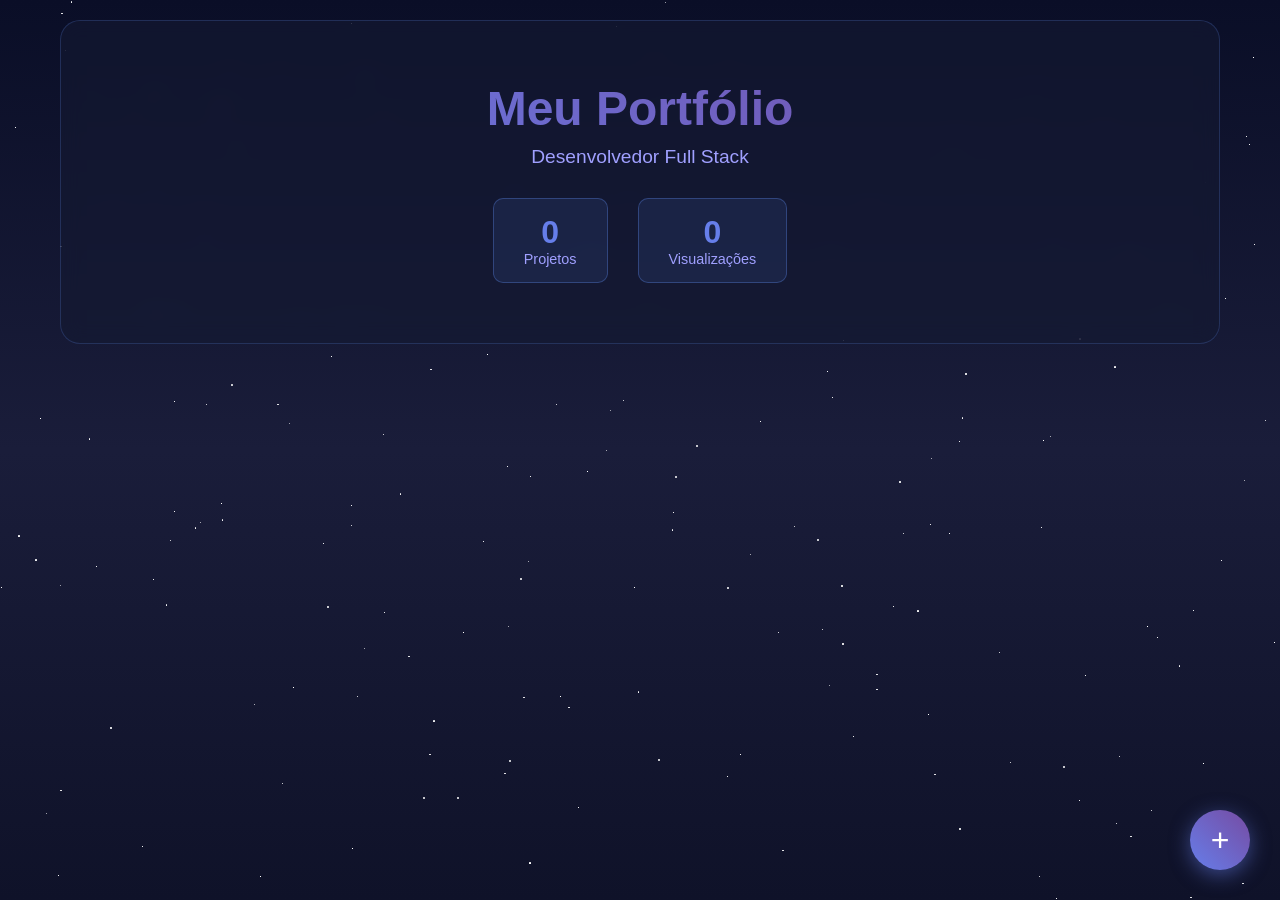
==== Portifolio/index.html @ f378dfe7 "Adicionado o espaco Docker e Portifolio" ====
<!DOCTYPE html>
<html lang="pt-BR">
<head>
    <meta charset="UTF-8">
    <meta name="viewport" content="width=device-width, initial-scale=1.0">
    <title>Meu Portfólio</title>
    <style>
        * {
            margin: 0;
            padding: 0;
            box-sizing: border-box;
        }

        body {
            font-family: 'Segoe UI', Tahoma, Geneva, Verdana, sans-serif;
            background: linear-gradient(to bottom, #0a0e27 0%, #1a1d3a 50%, #0f1229 100%);
            color: #e0e0e0;
            min-height: 100vh;
            position: relative;
            overflow-x: hidden;
        }

        #stars {
            position: fixed;
            top: 0;
            left: 0;
            width: 100%;
            height: 100%;
            pointer-events: none;
            z-index: 0;
        }

        .star {
            position: absolute;
            background: white;
            border-radius: 50%;
            animation: twinkle 3s infinite;
        }

        @keyframes twinkle {
            0%, 100% { opacity: 0.3; }
            50% { opacity: 1; }
        }

        .container {
            max-width: 1200px;
            margin: 0 auto;
            padding: 20px;
            position: relative;
            z-index: 1;
        }

        header {
            text-align: center;
            padding: 60px 20px;
            background: rgba(20, 25, 50, 0.6);
            border-radius: 20px;
            margin-bottom: 40px;
            backdrop-filter: blur(10px);
            border: 1px solid rgba(100, 150, 255, 0.2);
        }

        h1 {
            font-size: 3em;
            background: linear-gradient(45deg, #667eea 0%, #764ba2 100%);
            -webkit-background-clip: text;
            -webkit-text-fill-color: transparent;
            margin-bottom: 10px;
        }

        .subtitle {
            font-size: 1.2em;
            color: #a0a0ff;
        }

        .stats {
            display: flex;
            justify-content: center;
            gap: 30px;
            margin-top: 30px;
            flex-wrap: wrap;
        }

        .stat-item {
            background: rgba(100, 150, 255, 0.1);
            padding: 15px 30px;
            border-radius: 10px;
            border: 1px solid rgba(100, 150, 255, 0.3);
        }

        .stat-number {
            font-size: 2em;
            font-weight: bold;
            color: #667eea;
        }

        .stat-label {
            font-size: 0.9em;
            color: #a0a0ff;
        }

        .projects-grid {
            display: grid;
            grid-template-columns: repeat(auto-fill, minmax(350px, 1fr));
            gap: 30px;
            padding: 20px 0;
        }

        .project-card {
            background: rgba(20, 25, 50, 0.8);
            border-radius: 15px;
            overflow: hidden;
            border: 1px solid rgba(100, 150, 255, 0.3);
            transition: transform 0.3s, box-shadow 0.3s;
            cursor: pointer;
        }

        .project-card:hover {
            transform: translateY(-10px);
            box-shadow: 0 10px 30px rgba(102, 126, 234, 0.3);
        }

        .project-image {
            width: 100%;
            height: 200px;
            object-fit: cover;
            background: linear-gradient(135deg, #667eea 0%, #764ba2 100%);
            display: flex;
            align-items: center;
            justify-content: center;
            color: white;
            font-size: 1.2em;
        }

        .project-image img {
            width: 100%;
            height: 100%;
            object-fit: cover;
        }

        .project-content {
            padding: 20px;
        }

        .project-title {
            font-size: 1.5em;
            color: #667eea;
            margin-bottom: 10px;
        }

        .project-description {
            color: #b0b0b0;
            line-height: 1.6;
            margin-bottom: 15px;
        }

        .project-footer {
            display: flex;
            justify-content: space-between;
            align-items: center;
            margin-top: 15px;
            padding-top: 15px;
            border-top: 1px solid rgba(100, 150, 255, 0.2);
        }

        .views {
            display: flex;
            align-items: center;
            gap: 5px;
            color: #a0a0ff;
            font-size: 0.9em;
        }

        .github-link {
            background: linear-gradient(45deg, #667eea 0%, #764ba2 100%);
            color: white;
            padding: 10px 20px;
            border-radius: 8px;
            text-decoration: none;
            transition: opacity 0.3s;
            font-weight: 500;
        }

        .github-link:hover {
            opacity: 0.8;
        }

        .add-project-btn {
            position: fixed;
            bottom: 30px;
            right: 30px;
            width: 60px;
            height: 60px;
            background: linear-gradient(45deg, #667eea 0%, #764ba2 100%);
            border: none;
            border-radius: 50%;
            color: white;
            font-size: 2em;
            cursor: pointer;
            box-shadow: 0 5px 20px rgba(102, 126, 234, 0.5);
            transition: transform 0.3s;
            z-index: 1000;
        }

        .add-project-btn:hover {
            transform: scale(1.1);
        }

        .modal {
            display: none;
            position: fixed;
            top: 0;
            left: 0;
            width: 100%;
            height: 100%;
            background: rgba(0, 0, 0, 0.8);
            z-index: 2000;
            justify-content: center;
            align-items: center;
        }

        .modal-content {
            background: rgba(20, 25, 50, 0.95);
            padding: 30px;
            border-radius: 15px;
            width: 90%;
            max-width: 500px;
            border: 1px solid rgba(100, 150, 255, 0.3);
        }

        .modal-content h2 {
            color: #667eea;
            margin-bottom: 20px;
        }

        .form-group {
            margin-bottom: 15px;
        }

        .form-group label {
            display: block;
            margin-bottom: 5px;
            color: #a0a0ff;
        }

        .form-group input,
        .form-group textarea {
            width: 100%;
            padding: 10px;
            background: rgba(10, 14, 39, 0.6);
            border: 1px solid rgba(100, 150, 255, 0.3);
            border-radius: 8px;
            color: #e0e0e0;
            font-family: inherit;
        }

        .form-group textarea {
            resize: vertical;
            min-height: 80px;
        }

        .modal-buttons {
            display: flex;
            gap: 10px;
            margin-top: 20px;
        }

        .btn {
            flex: 1;
            padding: 12px;
            border: none;
            border-radius: 8px;
            cursor: pointer;
            font-weight: 500;
            transition: opacity 0.3s;
        }

        .btn-primary {
            background: linear-gradient(45deg, #667eea 0%, #764ba2 100%);
            color: white;
        }

        .btn-secondary {
            background: rgba(100, 100, 100, 0.5);
            color: white;
        }

        .btn:hover {
            opacity: 0.8;
        }

        @media (max-width: 768px) {
            h1 {
                font-size: 2em;
            }
            
            .projects-grid {
                grid-template-columns: 1fr;
            }
        }
    </style>
</head>
<body>
    <div id="stars"></div>

    <div class="container">
        <header>
            <h1>Meu Portfólio</h1>
            <p class="subtitle">Desenvolvedor Full Stack</p>
            <div class="stats">
                <div class="stat-item">
                    <div class="stat-number" id="totalProjects">0</div>
                    <div class="stat-label">Projetos</div>
                </div>
                <div class="stat-item">
                    <div class="stat-number" id="totalViews">0</div>
                    <div class="stat-label">Visualizações</div>
                </div>
            </div>
        </header>

        <div class="projects-grid" id="projectsGrid">
            <!-- Projetos serão inseridos aqui -->
        </div>
    </div>

    <button class="add-project-btn" onclick="openModal()">+</button>

    <div class="modal" id="projectModal">
        <div class="modal-content">
            <h2>Adicionar Novo Projeto</h2>
            <form id="projectForm">
                <div class="form-group">
                    <label>Título do Projeto</label>
                    <input type="text" id="projectTitle" required>
                </div>
                <div class="form-group">
                    <label>Descrição</label>
                    <textarea id="projectDescription" required></textarea>
                </div>
                <div class="form-group">
                    <label>URL da Imagem</label>
                    <input type="url" id="projectImage" placeholder="https://exemplo.com/imagem.jpg">
                </div>
                <div class="form-group">
                    <label>Link do GitHub</label>
                    <input type="url" id="projectGithub" required placeholder="https://github.com/usuario/projeto">
                </div>
                <div class="modal-buttons">
                    <button type="button" class="btn btn-secondary" onclick="closeModal()">Cancelar</button>
                    <button type="submit" class="btn btn-primary">Adicionar</button>
                </div>
            </form>
        </div>
    </div>

    <script>
        // Criar estrelas
        function createStars() {
            const starsContainer = document.getElementById('stars');
            for (let i = 0; i < 200; i++) {
                const star = document.createElement('div');
                star.className = 'star';
                star.style.left = Math.random() * 100 + '%';
                star.style.top = Math.random() * 100 + '%';
                star.style.width = Math.random() * 2 + 'px';
                star.style.height = star.style.width;
                star.style.animationDelay = Math.random() * 3 + 's';
                starsContainer.appendChild(star);
            }
        }

        // Gerenciamento de projetos
        let projects = JSON.parse(localStorage.getItem('projects')) || [];

        function saveProjects() {
            localStorage.setItem('projects', JSON.stringify(projects));
        }

        function renderProjects() {
            const grid = document.getElementById('projectsGrid');
            grid.innerHTML = '';
            
            let totalViews = 0;
            
            projects.forEach((project, index) => {
                totalViews += project.views || 0;
                
                const card = document.createElement('div');
                card.className = 'project-card';
                card.onclick = () => incrementViews(index);
                
                card.innerHTML = `
                    <div class="project-image">
                        ${project.image ? `<img src="${project.image}" alt="${project.title}">` : project.title}
                    </div>
                    <div class="project-content">
                        <h3 class="project-title">${project.title}</h3>
                        <p class="project-description">${project.description}</p>
                        <div class="project-footer">
                            <div class="views">
                                <span>👁️</span>
                                <span>${project.views || 0} visualizações</span>
                            </div>
                            <a href="${project.github}" target="_blank" class="github-link" onclick="event.stopPropagation()">GitHub</a>
                        </div>
                    </div>
                `;
                
                grid.appendChild(card);
            });
            
            document.getElementById('totalProjects').textContent = projects.length;
            document.getElementById('totalViews').textContent = totalViews;
        }

        function incrementViews(index) {
            projects[index].views = (projects[index].views || 0) + 1;
            saveProjects();
            renderProjects();
        }

        function openModal() {
            document.getElementById('projectModal').style.display = 'flex';
        }

        function closeModal() {
            document.getElementById('projectModal').style.display = 'none';
            document.getElementById('projectForm').reset();
        }

        document.getElementById('projectForm').onsubmit = function(e) {
            e.preventDefault();
            
            const newProject = {
                title: document.getElementById('projectTitle').value,
                description: document.getElementById('projectDescription').value,
                image: document.getElementById('projectImage').value,
                github: document.getElementById('projectGithub').value,
                views: 0
            };
            
            projects.push(newProject);
            saveProjects();
            renderProjects();
            closeModal();
        };

        // Inicializar
        createStars();
        renderProjects();

        // Fechar modal ao clicar fora
        window.onclick = function(event) {
            const modal = document.getElementById('projectModal');
            if (event.target === modal) {
                closeModal();
            }
        };
    </script>
</body>
</html>
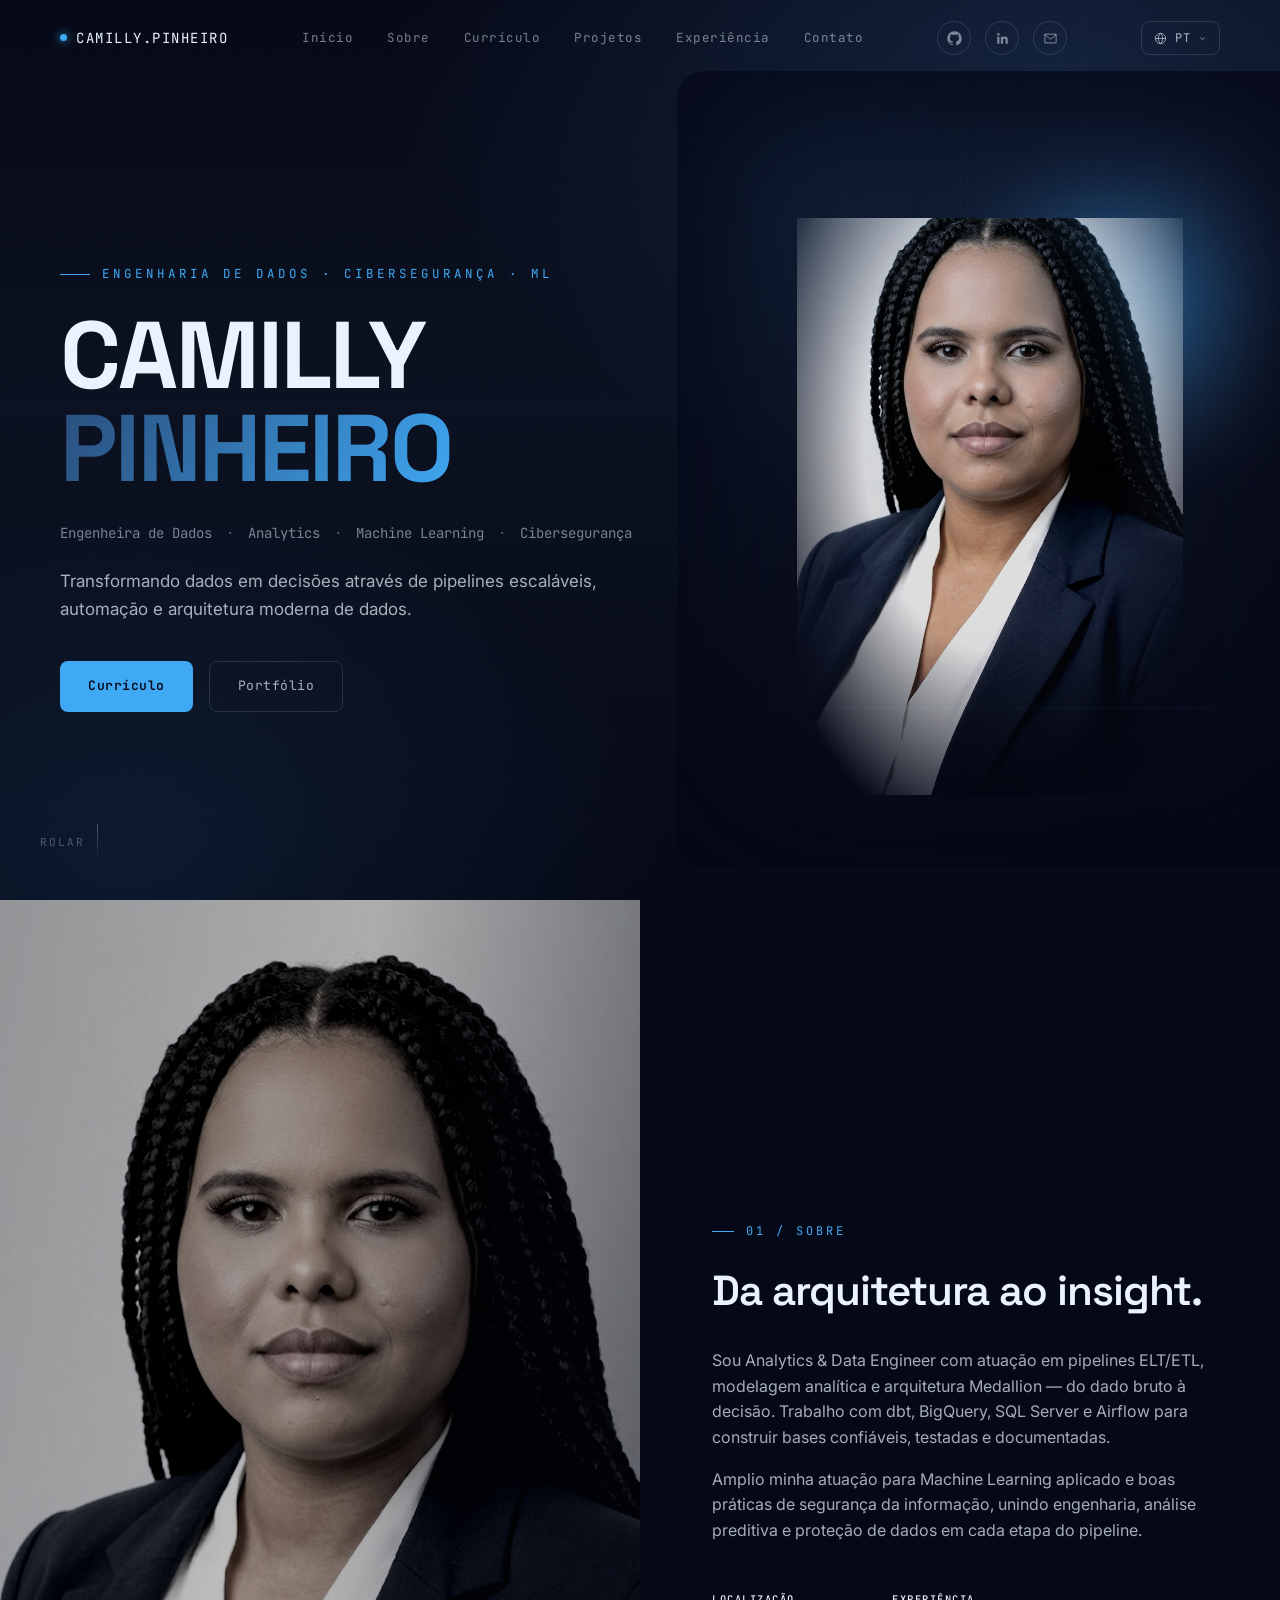
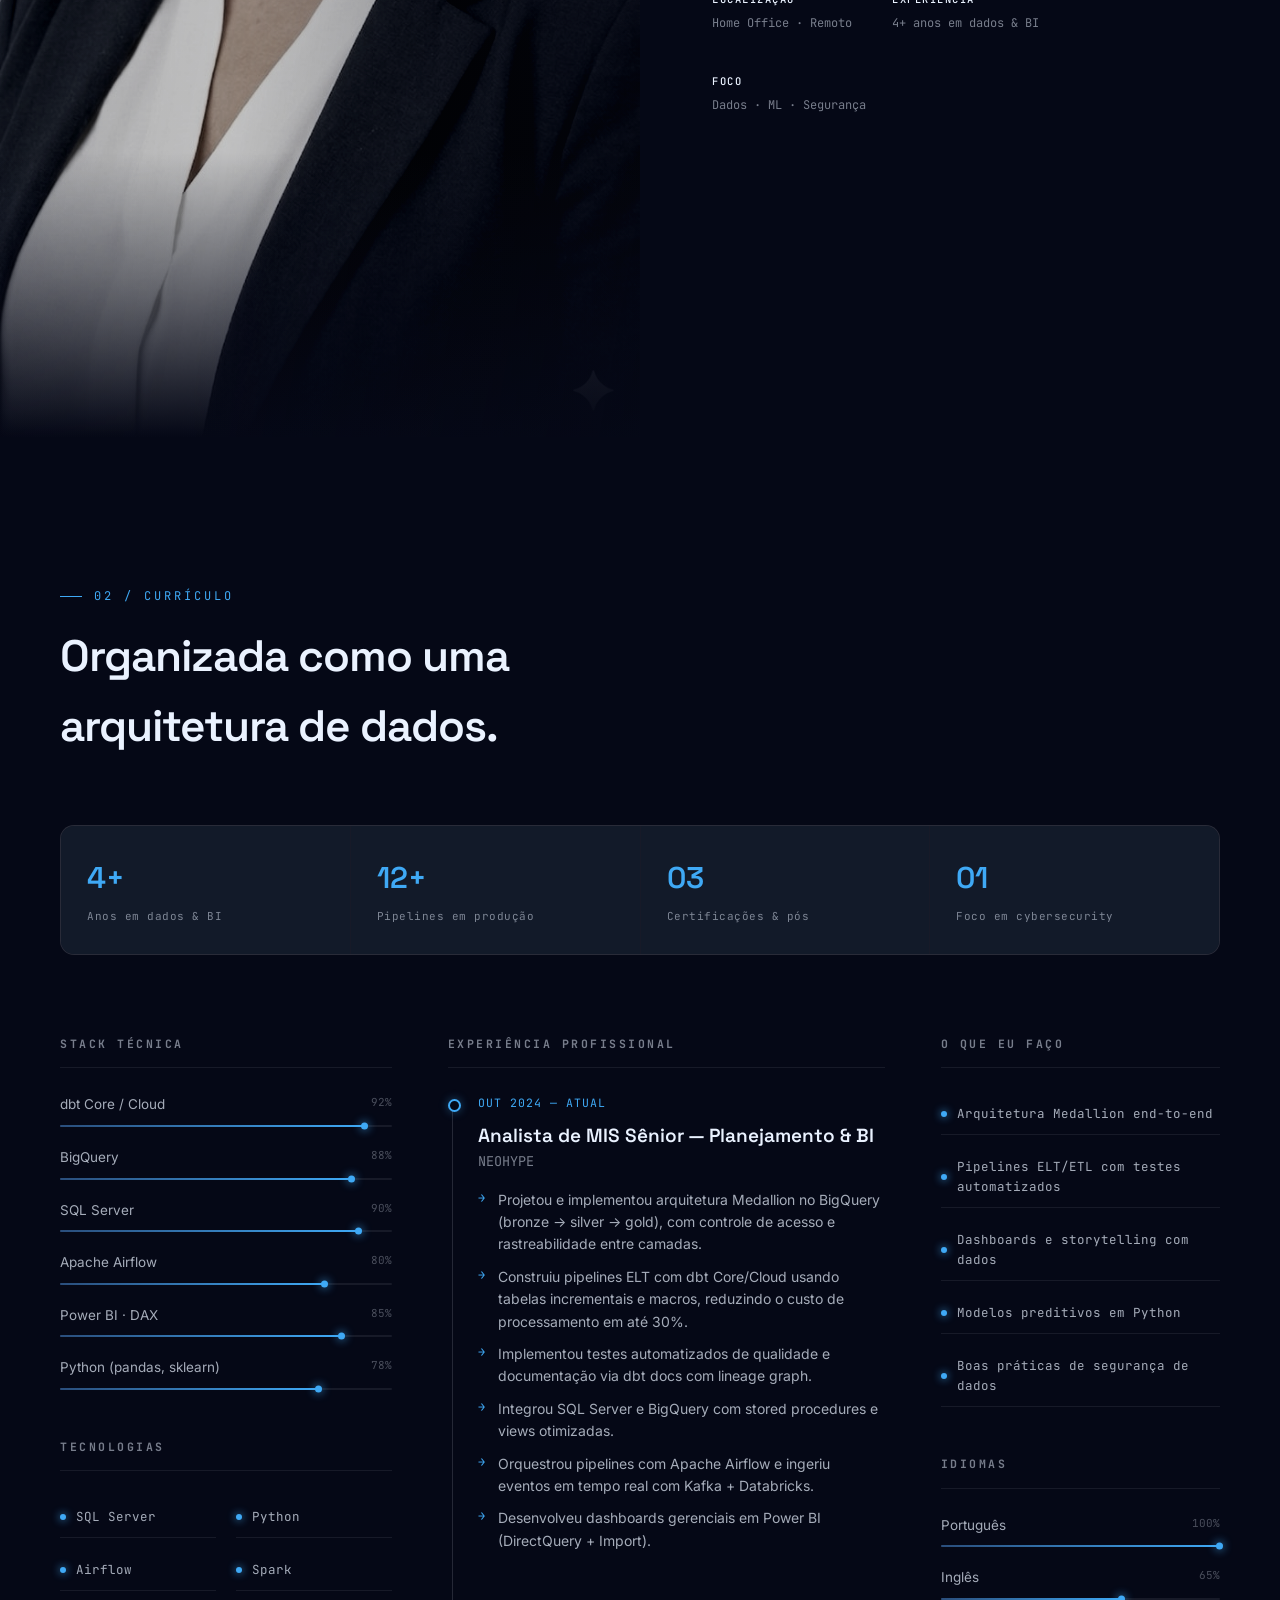
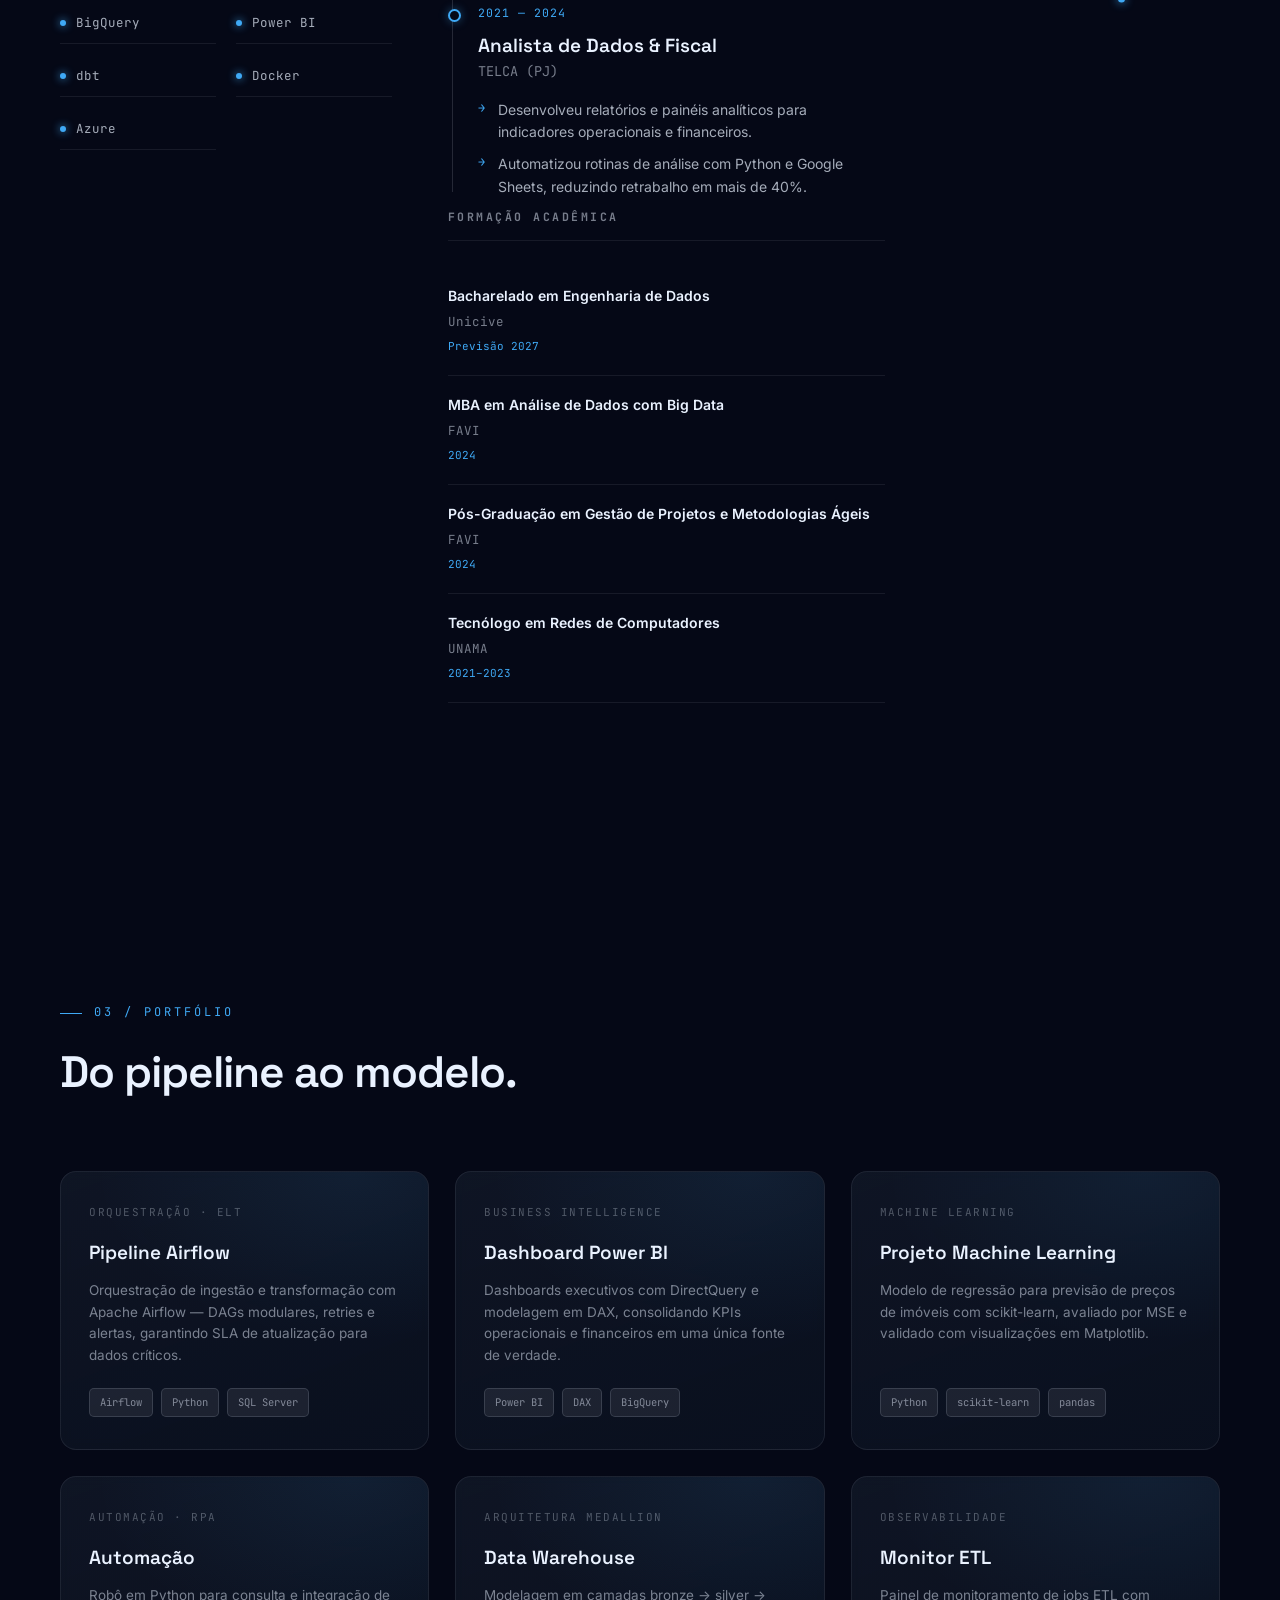
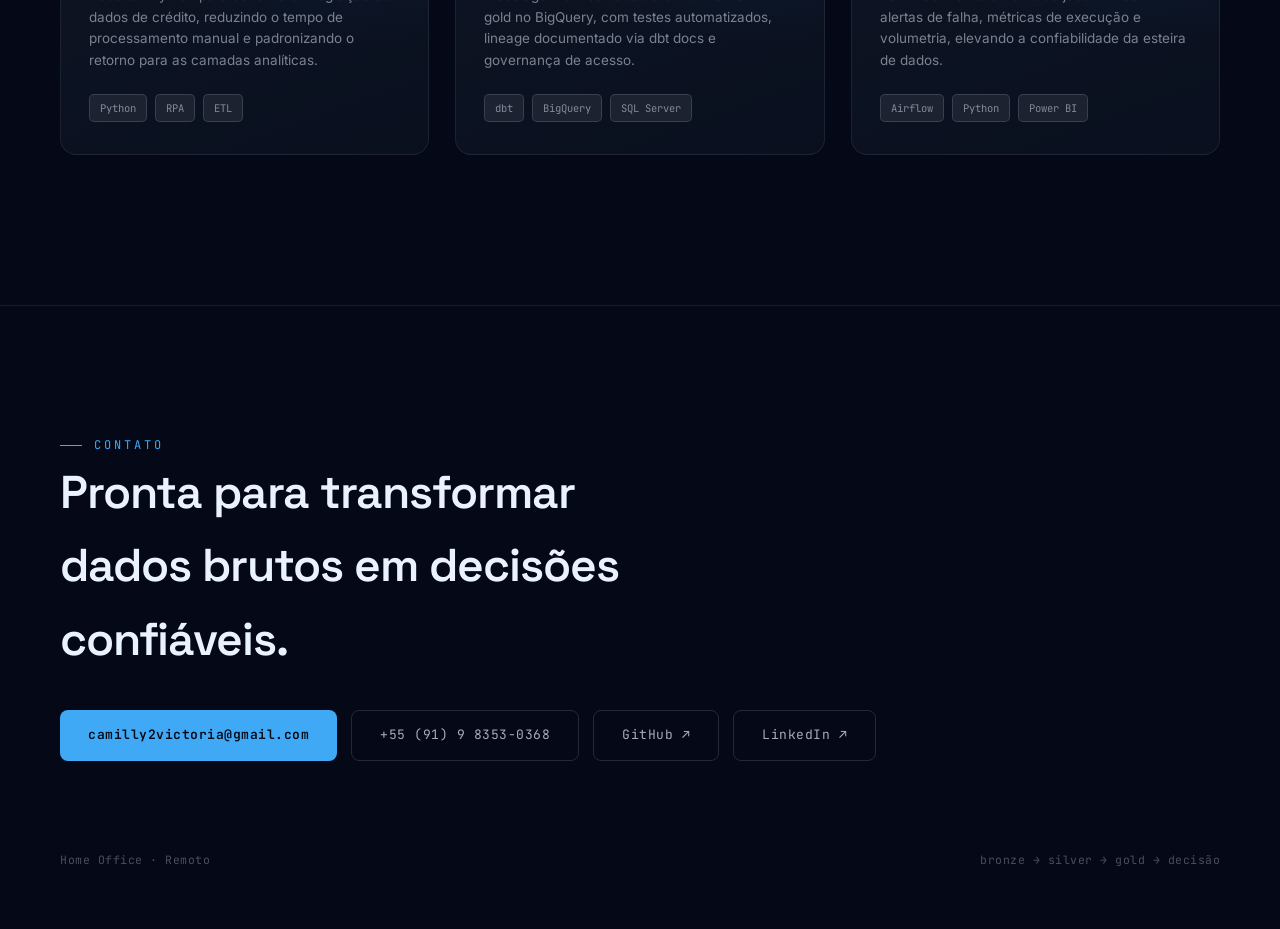
==== commit ef46c49d: "modified:   LLM/avaliador_imoveis.ipynb 	new file:   Nova pasta/index.html 	new file:   Nova pasta/s" ====
--- a/Portifolio/index.html
+++ b/Portifolio/index.html
@@ -1,462 +1,842 @@
 <!DOCTYPE html>
 <html lang="pt-BR">
 <head>
-    <meta charset="UTF-8">
-    <meta name="viewport" content="width=device-width, initial-scale=1.0">
-    <title>Meu Portfólio</title>
-    <style>
-        * {
-            margin: 0;
-            padding: 0;
-            box-sizing: border-box;
-        }
-
-        body {
-            font-family: 'Segoe UI', Tahoma, Geneva, Verdana, sans-serif;
-            background: linear-gradient(to bottom, #0a0e27 0%, #1a1d3a 50%, #0f1229 100%);
-            color: #e0e0e0;
-            min-height: 100vh;
-            position: relative;
-            overflow-x: hidden;
-        }
-
-        #stars {
-            position: fixed;
-            top: 0;
-            left: 0;
-            width: 100%;
-            height: 100%;
-            pointer-events: none;
-            z-index: 0;
-        }
-
-        .star {
-            position: absolute;
-            background: white;
-            border-radius: 50%;
-            animation: twinkle 3s infinite;
-        }
-
-        @keyframes twinkle {
-            0%, 100% { opacity: 0.3; }
-            50% { opacity: 1; }
-        }
-
-        .container {
-            max-width: 1200px;
-            margin: 0 auto;
-            padding: 20px;
-            position: relative;
-            z-index: 1;
-        }
-
-        header {
-            text-align: center;
-            padding: 60px 20px;
-            background: rgba(20, 25, 50, 0.6);
-            border-radius: 20px;
-            margin-bottom: 40px;
-            backdrop-filter: blur(10px);
-            border: 1px solid rgba(100, 150, 255, 0.2);
-        }
-
-        h1 {
-            font-size: 3em;
-            background: linear-gradient(45deg, #667eea 0%, #764ba2 100%);
-            -webkit-background-clip: text;
-            -webkit-text-fill-color: transparent;
-            margin-bottom: 10px;
-        }
-
-        .subtitle {
-            font-size: 1.2em;
-            color: #a0a0ff;
-        }
-
-        .stats {
-            display: flex;
-            justify-content: center;
-            gap: 30px;
-            margin-top: 30px;
-            flex-wrap: wrap;
-        }
-
-        .stat-item {
-            background: rgba(100, 150, 255, 0.1);
-            padding: 15px 30px;
-            border-radius: 10px;
-            border: 1px solid rgba(100, 150, 255, 0.3);
-        }
-
-        .stat-number {
-            font-size: 2em;
-            font-weight: bold;
-            color: #667eea;
-        }
-
-        .stat-label {
-            font-size: 0.9em;
-            color: #a0a0ff;
-        }
-
-        .projects-grid {
-            display: grid;
-            grid-template-columns: repeat(auto-fill, minmax(350px, 1fr));
-            gap: 30px;
-            padding: 20px 0;
-        }
-
-        .project-card {
-            background: rgba(20, 25, 50, 0.8);
-            border-radius: 15px;
-            overflow: hidden;
-            border: 1px solid rgba(100, 150, 255, 0.3);
-            transition: transform 0.3s, box-shadow 0.3s;
-            cursor: pointer;
-        }
-
-        .project-card:hover {
-            transform: translateY(-10px);
-            box-shadow: 0 10px 30px rgba(102, 126, 234, 0.3);
-        }
-
-        .project-image {
-            width: 100%;
-            height: 200px;
-            object-fit: cover;
-            background: linear-gradient(135deg, #667eea 0%, #764ba2 100%);
-            display: flex;
-            align-items: center;
-            justify-content: center;
-            color: white;
-            font-size: 1.2em;
-        }
-
-        .project-image img {
-            width: 100%;
-            height: 100%;
-            object-fit: cover;
-        }
-
-        .project-content {
-            padding: 20px;
-        }
-
-        .project-title {
-            font-size: 1.5em;
-            color: #667eea;
-            margin-bottom: 10px;
-        }
-
-        .project-description {
-            color: #b0b0b0;
-            line-height: 1.6;
-            margin-bottom: 15px;
-        }
-
-        .project-footer {
-            display: flex;
-            justify-content: space-between;
-            align-items: center;
-            margin-top: 15px;
-            padding-top: 15px;
-            border-top: 1px solid rgba(100, 150, 255, 0.2);
-        }
-
-        .views {
-            display: flex;
-            align-items: center;
-            gap: 5px;
-            color: #a0a0ff;
-            font-size: 0.9em;
-        }
-
-        .github-link {
-            background: linear-gradient(45deg, #667eea 0%, #764ba2 100%);
-            color: white;
-            padding: 10px 20px;
-            border-radius: 8px;
-            text-decoration: none;
-            transition: opacity 0.3s;
-            font-weight: 500;
-        }
-
-        .github-link:hover {
-            opacity: 0.8;
-        }
-
-        .add-project-btn {
-            position: fixed;
-            bottom: 30px;
-            right: 30px;
-            width: 60px;
-            height: 60px;
-            background: linear-gradient(45deg, #667eea 0%, #764ba2 100%);
-            border: none;
-            border-radius: 50%;
-            color: white;
-            font-size: 2em;
-            cursor: pointer;
-            box-shadow: 0 5px 20px rgba(102, 126, 234, 0.5);
-            transition: transform 0.3s;
-            z-index: 1000;
-        }
-
-        .add-project-btn:hover {
-            transform: scale(1.1);
-        }
-
-        .modal {
-            display: none;
-            position: fixed;
-            top: 0;
-            left: 0;
-            width: 100%;
-            height: 100%;
-            background: rgba(0, 0, 0, 0.8);
-            z-index: 2000;
-            justify-content: center;
-            align-items: center;
-        }
-
-        .modal-content {
-            background: rgba(20, 25, 50, 0.95);
-            padding: 30px;
-            border-radius: 15px;
-            width: 90%;
-            max-width: 500px;
-            border: 1px solid rgba(100, 150, 255, 0.3);
-        }
-
-        .modal-content h2 {
-            color: #667eea;
-            margin-bottom: 20px;
-        }
-
-        .form-group {
-            margin-bottom: 15px;
-        }
-
-        .form-group label {
-            display: block;
-            margin-bottom: 5px;
-            color: #a0a0ff;
-        }
-
-        .form-group input,
-        .form-group textarea {
-            width: 100%;
-            padding: 10px;
-            background: rgba(10, 14, 39, 0.6);
-            border: 1px solid rgba(100, 150, 255, 0.3);
-            border-radius: 8px;
-            color: #e0e0e0;
-            font-family: inherit;
-        }
-
-        .form-group textarea {
-            resize: vertical;
-            min-height: 80px;
-        }
-
-        .modal-buttons {
-            display: flex;
-            gap: 10px;
-            margin-top: 20px;
-        }
-
-        .btn {
-            flex: 1;
-            padding: 12px;
-            border: none;
-            border-radius: 8px;
-            cursor: pointer;
-            font-weight: 500;
-            transition: opacity 0.3s;
-        }
-
-        .btn-primary {
-            background: linear-gradient(45deg, #667eea 0%, #764ba2 100%);
-            color: white;
-        }
-
-        .btn-secondary {
-            background: rgba(100, 100, 100, 0.5);
-            color: white;
-        }
-
-        .btn:hover {
-            opacity: 0.8;
-        }
-
-        @media (max-width: 768px) {
-            h1 {
-                font-size: 2em;
-            }
-            
-            .projects-grid {
-                grid-template-columns: 1fr;
-            }
-        }
-    </style>
+<meta charset="UTF-8">
+<meta name="viewport" content="width=device-width, initial-scale=1.0">
+<title>Camilly Pinheiro · Data Engineer &amp; Cybersecurity</title>
+<meta name="description" content="Camilly Pinheiro — Data Engineer, Analytics, Machine Learning e Cybersecurity. Pipelines escaláveis, arquitetura moderna de dados e decisões orientadas por dados.">
+<link rel="preconnect" href="https://fonts.googleapis.com">
+<link rel="preconnect" href="https://fonts.gstatic.com" crossorigin>
+<link href="https://fonts.googleapis.com/css2?family=Space+Grotesk:wght@500;600;700&family=Inter:wght@400;500;600;700&family=JetBrains+Mono:wght@400;500;600&display=swap" rel="stylesheet">
+<style>
+:root{
+  --void:#050816;
+  --deep:#0B1120;
+  --panel:#121A29;
+  --elevated:#18273F;
+  --accent-deep:#2A4E7C;
+  --accent:#3FA9F5;
+  --ink:#EAF2FF;
+  --ink-70:rgba(234,242,255,.70);
+  --ink-50:rgba(234,242,255,.50);
+  --ink-30:rgba(234,242,255,.30);
+  --ink-14:rgba(234,242,255,.14);
+  --ink-08:rgba(234,242,255,.08);
+  --accent-14:rgba(63,169,245,.14);
+  --accent-30:rgba(63,169,245,.30);
+  --display:'Space Grotesk',sans-serif;
+  --body:'Inter',sans-serif;
+  --mono:'JetBrains Mono',monospace;
+  --ease:cubic-bezier(.19,1,.22,1);
+}
+*{margin:0;padding:0;box-sizing:border-box;}
+html{scroll-behavior:smooth;}
+body{
+  background:var(--void);
+  color:var(--ink);
+  font-family:var(--body);
+  line-height:1.6;
+  overflow-x:hidden;
+  -webkit-font-smoothing:antialiased;
+}
+::selection{background:var(--accent-30);color:#fff;}
+a{color:inherit;text-decoration:none;}
+ul{list-style:none;}
+img{max-width:100%;display:block;}
+.wrap{max-width:1240px;margin:0 auto;padding:0 40px;position:relative;z-index:2;}
+
+/* ---------- AMBIENT BACKGROUND ---------- */
+.ambient{position:fixed;inset:0;z-index:0;pointer-events:none;overflow:hidden;}
+.ambient .base{position:absolute;inset:0;background:
+  radial-gradient(1100px 700px at 82% 8%, rgba(42,78,124,.35), transparent 60%),
+  radial-gradient(900px 600px at 10% 95%, rgba(63,169,245,.10), transparent 60%),
+  linear-gradient(180deg, var(--void) 0%, var(--deep) 45%, var(--void) 100%);
+}
+.ambient .lines{position:absolute;inset:0;opacity:.35;
+  background-image:linear-gradient(90deg, var(--ink-08) 1px, transparent 1px);
+  background-size:120px 100%;
+  mask-image:radial-gradient(1000px 700px at 78% 20%, black, transparent 70%);
+}
+.ambient .noise{position:absolute;inset:0;opacity:.05;mix-blend-mode:overlay;
+  background-image:url("data:image/svg+xml;utf8,<svg xmlns='http://www.w3.org/2000/svg' width='120' height='120'><filter id='n'><feTurbulence type='fractalNoise' baseFrequency='0.9' numOctaves='2' stitchTiles='stitch'/></filter><rect width='100%25' height='100%25' filter='url(%23n)'/></svg>");
+}
+.particle{position:fixed;z-index:1;border-radius:50%;background:var(--accent);
+  filter:blur(.3px);opacity:0;pointer-events:none;
+  animation:drift linear infinite;}
+@keyframes drift{
+  0%{transform:translateY(0);opacity:0;}
+  8%{opacity:.5;}
+  92%{opacity:.4;}
+  100%{transform:translateY(-120vh);opacity:0;}
+}
+
+/* ---------- REVEAL ---------- */
+.reveal{opacity:0;transform:translateY(28px);transition:opacity .9s var(--ease), transform .9s var(--ease);}
+.reveal.in{opacity:1;transform:translateY(0);}
+
+/* ---------- NAV ---------- */
+nav{position:fixed;top:0;left:0;right:0;z-index:200;transition:background .4s ease, border-color .4s ease, backdrop-filter .4s ease;
+  border-bottom:1px solid transparent;}
+nav.scrolled{background:rgba(5,8,22,.72);backdrop-filter:blur(14px);border-bottom:1px solid var(--ink-08);}
+.nav-inner{display:flex;align-items:center;justify-content:space-between;height:76px;}
+.brand{font-family:var(--mono);font-size:14px;letter-spacing:1.5px;color:var(--ink);display:flex;align-items:center;gap:9px;}
+.brand .pip{width:7px;height:7px;border-radius:50%;background:var(--accent);box-shadow:0 0 10px var(--accent);}
+.navlinks{display:flex;gap:34px;font-family:var(--mono);font-size:12.5px;letter-spacing:.5px;color:var(--ink-50);}
+.navlinks a{position:relative;padding:4px 0;transition:color .25s ease;}
+.navlinks a::after{content:"";position:absolute;left:0;bottom:0;width:0;height:1px;background:var(--accent);transition:width .3s var(--ease);}
+.navlinks a:hover{color:var(--ink);}
+.navlinks a:hover::after{width:100%;}
+.nav-social{display:flex;align-items:center;gap:14px;}
+.nav-social a{width:34px;height:34px;border:1px solid var(--ink-14);border-radius:50%;display:flex;align-items:center;justify-content:center;color:var(--ink-50);transition:all .25s ease;}
+.nav-social a:hover{border-color:var(--accent);color:var(--accent);box-shadow:0 0 16px rgba(63,169,245,.25);transform:translateY(-1px);}
+.nav-social svg{width:15px;height:15px;}
+.nav-toggle{display:none;width:38px;height:38px;border:1px solid var(--ink-14);border-radius:8px;align-items:center;justify-content:center;color:var(--ink);}
+
+/* ---------- LANGUAGE SWITCH ---------- */
+.lang-switch{position:relative;}
+.lang-btn{font-family:var(--mono);font-size:12px;letter-spacing:.5px;color:var(--ink-70);
+  background:transparent;border:1px solid var(--ink-14);border-radius:8px;padding:8px 12px;
+  display:flex;align-items:center;gap:8px;cursor:pointer;transition:all .25s ease;}
+.lang-btn:hover{border-color:var(--accent);color:var(--accent);background:var(--accent-14);}
+.lang-btn svg{width:13px;height:13px;flex-shrink:0;}
+.lang-btn .lang-chevron{width:9px;height:9px;transition:transform .25s var(--ease);}
+.lang-switch.open .lang-chevron{transform:rotate(180deg);}
+.lang-menu{position:absolute;top:calc(100% + 10px);right:0;min-width:172px;
+  background:var(--panel);border:1px solid var(--ink-14);border-radius:10px;overflow:hidden;
+  box-shadow:0 20px 50px -12px rgba(0,0,0,.6);
+  opacity:0;transform:translateY(-6px);pointer-events:none;transition:opacity .22s var(--ease), transform .22s var(--ease);z-index:250;}
+.lang-switch.open .lang-menu{opacity:1;transform:translateY(0);pointer-events:auto;}
+.lang-option{display:flex;align-items:center;gap:10px;padding:11px 14px;font-family:var(--mono);
+  font-size:12.5px;color:var(--ink-70);cursor:pointer;transition:background .2s ease,color .2s ease;}
+.lang-option:hover{background:var(--accent-14);color:var(--ink);}
+.lang-option.active{color:var(--accent);}
+.lang-option .flag{font-size:15px;line-height:1;}
+.lang-option .native{color:var(--ink-30);font-size:11px;margin-left:auto;}
+.mobile-lang{display:flex;gap:10px;flex-wrap:wrap;justify-content:center;margin-top:6px;}
+.mobile-lang button{font-family:var(--mono);font-size:12px;color:var(--ink-50);
+  border:1px solid var(--ink-14);border-radius:20px;padding:8px 16px;background:transparent;
+  display:flex;align-items:center;gap:7px;cursor:pointer;transition:all .25s ease;}
+.mobile-lang button.active,.mobile-lang button:hover{border-color:var(--accent);color:var(--accent);background:var(--accent-14);}
+@media (max-width:640px){.lang-switch{display:none;}}
+.mobile-menu{position:fixed;inset:0;z-index:199;background:rgba(5,8,22,.98);backdrop-filter:blur(10px);
+  display:flex;flex-direction:column;align-items:center;justify-content:center;gap:26px;
+  opacity:0;pointer-events:none;transition:opacity .35s ease;}
+.mobile-menu.open{opacity:1;pointer-events:auto;}
+.mobile-menu a{font-family:var(--display);font-size:26px;color:var(--ink-70);}
+.mobile-menu a:hover{color:var(--accent);}
+
+/* ---------- HERO ---------- */
+.hero{min-height:100vh;display:flex;align-items:center;padding-top:76px;position:relative;}
+.hero-grid{display:grid;grid-template-columns:1.08fr .92fr;gap:40px;align-items:center;width:100%;}
+.eyebrow{font-family:var(--mono);font-size:12.5px;color:var(--accent);letter-spacing:3px;text-transform:uppercase;
+  display:flex;align-items:center;gap:12px;margin-bottom:26px;}
+.eyebrow::before{content:"";width:30px;height:1px;background:var(--accent);}
+.hero-name{font-family:var(--display);font-weight:700;font-size:clamp(46px,7.4vw,96px);line-height:.98;letter-spacing:-2px;}
+.hero-name span{display:block;}
+.hero-name .last{background:linear-gradient(120deg,var(--accent-deep),var(--accent) 70%);-webkit-background-clip:text;background-clip:text;color:transparent;}
+.hero-roles{display:flex;flex-wrap:wrap;gap:10px 0;font-family:var(--mono);font-size:14px;color:var(--ink-50);margin-top:26px;}
+.hero-roles span{display:flex;align-items:center;}
+.hero-roles span::after{content:"·";margin:0 14px;color:var(--ink-30);}
+.hero-roles span:last-child::after{display:none;}
+.hero-lede{max-width:560px;color:var(--ink-70);font-size:17px;margin-top:24px;font-weight:400;}
+.hero-actions{display:flex;gap:16px;margin-top:38px;flex-wrap:wrap;}
+.btn{font-family:var(--mono);font-size:13px;letter-spacing:.5px;padding:14px 28px;border-radius:8px;
+  border:1px solid var(--ink-14);transition:all .3s var(--ease);display:inline-flex;align-items:center;gap:9px;}
+.btn-primary{background:var(--accent);color:var(--void);font-weight:600;border:none;box-shadow:0 0 0 rgba(63,169,245,0);}
+.btn-primary:hover{box-shadow:0 0 30px rgba(63,169,245,.45);transform:translateY(-2px);}
+.btn-ghost{color:var(--ink-70);}
+.btn-ghost:hover{border-color:var(--accent);color:var(--accent);transform:translateY(-2px);background:var(--accent-14);}
+.scroll-cue{position:absolute;left:40px;bottom:38px;display:flex;align-items:center;gap:12px;font-family:var(--mono);font-size:11px;color:var(--ink-30);letter-spacing:2px;text-transform:uppercase;}
+.scroll-cue .line{width:1px;height:38px;background:linear-gradient(var(--ink-30),transparent);position:relative;overflow:hidden;}
+.scroll-cue .line::after{content:"";position:absolute;top:-40%;left:0;width:100%;height:40%;background:var(--accent);animation:scrollline 2.2s ease-in-out infinite;}
+@keyframes scrollline{0%{top:-40%;}100%{top:100%;}}
+
+/* ---------- HERO PHOTO / SCENE ---------- */
+.photo-stage{position:relative;justify-self:end;width:100%;max-width:460px;aspect-ratio:3/4;}
+.scene{position:absolute;inset:-18% -30% -12% -18%;border-radius:28px;overflow:hidden;}
+.scene .monitor-glow{position:absolute;top:8%;right:6%;width:58%;height:42%;
+  background:radial-gradient(circle, rgba(63,169,245,.55), rgba(42,78,124,.18) 55%, transparent 75%);
+  filter:blur(28px);}
+.scene .desk-line{position:absolute;left:6%;right:6%;bottom:20%;height:1px;
+  background:linear-gradient(90deg,transparent, var(--accent-30) 40%, var(--accent-30) 60%, transparent);
+  opacity:.5;}
+.scene .side-light{position:absolute;inset:0;
+  background:linear-gradient(115deg, rgba(63,169,245,.10) 0%, transparent 35%, transparent 65%, rgba(5,8,22,.6) 100%);}
+.scene .vignette{position:absolute;inset:0;box-shadow:inset 0 0 140px 60px rgba(5,8,22,.9);}
+
+.pulse-wrap{position:absolute;inset:0;display:flex;align-items:center;justify-content:center;pointer-events:none;}
+.pulse-wrap svg{width:135%;height:135%;overflow:visible;}
+.pulse-ring{fill:none;stroke:var(--accent);stroke-width:1;transform-origin:center;opacity:0;
+  animation:pulseRing 5.4s var(--ease) infinite;}
+.pulse-ring:nth-child(2){animation-delay:1.35s;}
+.pulse-ring:nth-child(3){animation-delay:2.7s;}
+@keyframes pulseRing{
+  0%{transform:scale(.55);opacity:0;}
+  12%{opacity:.55;}
+  100%{transform:scale(1.05);opacity:0;}
+}
+
+.photo-mask{position:absolute;inset:6% 8% 0 8%;z-index:2;
+  mask-image:radial-gradient(ellipse 78% 88% at 50% 38%, black 42%, transparent 82%);
+  -webkit-mask-image:radial-gradient(ellipse 78% 88% at 50% 38%, black 42%, transparent 82%);}
+.photo-mask img{width:100%;height:100%;object-fit:cover;
+  filter:grayscale(35%) contrast(1.15) brightness(.92);
+  mix-blend-mode:luminosity;opacity:.94;}
+.photo-mask::after{content:"";position:absolute;inset:0;
+  background:linear-gradient(200deg, rgba(63,169,245,.22), transparent 55%),
+             linear-gradient(0deg, var(--void) 0%, transparent 30%);
+  mix-blend-mode:overlay;}
+.photo-mask.no-img img{display:none;}
+.photo-mask.no-img{display:flex;align-items:center;justify-content:center;}
+.photo-mask.no-img::before{content:"CP";font-family:var(--display);font-weight:700;font-size:96px;
+  color:var(--ink-08);letter-spacing:2px;}
+
+@media (max-width:860px){
+  .hero-grid{grid-template-columns:1fr;text-align:left;}
+  .photo-stage{justify-self:center;max-width:300px;margin-top:40px;}
+  .scroll-cue{display:none;}
+}
+
+/* ---------- SECTIONS ---------- */
+section{padding:150px 0;position:relative;}
+.section-head{margin-bottom:64px;}
+.kicker{font-family:var(--mono);font-size:12px;color:var(--accent);letter-spacing:3px;text-transform:uppercase;display:flex;align-items:center;gap:12px;}
+.kicker::before{content:"";width:22px;height:1px;background:var(--accent);}
+.section-title{font-family:var(--display);font-weight:600;font-size:clamp(28px,3.6vw,44px);margin-top:14px;letter-spacing:-1px;max-width:640px;}
+
+/* ---------- ABOUT ---------- */
+#about{padding:0;}
+.about-split{display:grid;grid-template-columns:1fr 1fr;min-height:100vh;}
+.about-photo-wrap{position:relative;background:var(--void);overflow:hidden;}
+.about-photo-wrap img{width:100%;height:100%;object-fit:cover;object-position:center 20%;
+  filter:grayscale(70%) brightness(.72) contrast(1.2);}
+.about-photo-wrap::after{content:"";position:absolute;inset:0;
+  background:linear-gradient(100deg, rgba(5,8,22,.15) 0%, transparent 45%, rgba(5,8,22,.55) 100%),
+             linear-gradient(0deg, var(--void) 0%, transparent 25%);}
+.about-photo-wrap.no-img{display:flex;align-items:center;justify-content:center;}
+.about-photo-wrap.no-img img{display:none;}
+.about-photo-wrap.no-img::before{content:"CP";position:relative;z-index:1;font-family:var(--display);
+  font-weight:700;font-size:120px;color:var(--ink-08);}
+.about-content{display:flex;flex-direction:column;justify-content:center;padding:100px 72px;}
+.about-content h2{font-family:var(--display);font-weight:600;font-size:clamp(30px,3.6vw,42px);margin:16px 0 24px;letter-spacing:-1px;}
+.about-content p{color:var(--ink-70);font-size:16px;max-width:520px;}
+.about-content p+p{margin-top:16px;}
+.about-meta{display:flex;gap:40px;margin-top:48px;font-family:var(--mono);font-size:12px;color:var(--ink-50);flex-wrap:wrap;}
+.about-meta b{color:var(--ink);display:block;font-size:10.5px;letter-spacing:1.5px;text-transform:uppercase;margin-bottom:6px;font-weight:500;}
+
+@media (max-width:900px){
+  .about-split{grid-template-columns:1fr;}
+  .about-photo-wrap{height:380px;}
+  .about-content{padding:64px 28px;}
+}
+
+/* ---------- RESUME / DASHBOARD ---------- */
+.stat-strip{display:grid;grid-template-columns:repeat(4,1fr);gap:1px;background:var(--ink-08);
+  border:1px solid var(--ink-08);border-radius:14px;overflow:hidden;margin-bottom:80px;}
+.stat-card{background:var(--panel);padding:28px 26px;}
+.stat-num{font-family:var(--display);font-size:30px;color:var(--accent);font-weight:600;}
+.stat-label{font-family:var(--mono);font-size:11px;color:var(--ink-50);letter-spacing:.5px;margin-top:6px;}
+
+.resume-grid{display:grid;grid-template-columns:.95fr 1.25fr .8fr;gap:56px;align-items:start;}
+.col-title{font-family:var(--mono);font-size:11.5px;letter-spacing:2.5px;text-transform:uppercase;
+  color:var(--ink-50);margin-bottom:26px;padding-bottom:14px;border-bottom:1px solid var(--ink-08);}
+.block+.block{margin-top:48px;}
+
+.skill-row{margin-bottom:20px;}
+.skill-top{display:flex;justify-content:space-between;font-size:13.5px;color:var(--ink-70);margin-bottom:9px;}
+.skill-top span.pct{font-family:var(--mono);font-size:11px;color:var(--ink-30);}
+.skill-track{height:2px;background:var(--ink-08);border-radius:2px;position:relative;}
+.skill-fill{height:100%;background:linear-gradient(90deg,var(--accent-deep),var(--accent));border-radius:2px;position:relative;}
+.skill-fill::after{content:"";position:absolute;right:-3px;top:50%;transform:translateY(-50%);
+  width:7px;height:7px;border-radius:50%;background:var(--accent);box-shadow:0 0 10px var(--accent);}
+
+.tech-grid{display:grid;grid-template-columns:1fr 1fr;gap:12px 20px;}
+.tech-item{display:flex;align-items:center;gap:10px;font-family:var(--mono);font-size:12.5px;color:var(--ink-70);
+  padding:10px 0;border-bottom:1px solid var(--ink-08);}
+.tech-dot{width:6px;height:6px;border-radius:50%;background:var(--accent);box-shadow:0 0 8px var(--accent);flex-shrink:0;}
+
+.timeline{position:relative;padding-left:30px;}
+.timeline::before{content:"";position:absolute;left:4px;top:6px;bottom:6px;width:1px;background:var(--ink-14);}
+.tl-item{position:relative;margin-bottom:52px;}
+.tl-item:last-child{margin-bottom:0;}
+.tl-item::before{content:"";position:absolute;left:-30px;top:5px;width:9px;height:9px;border-radius:50%;
+  background:var(--void);border:2px solid var(--accent);box-shadow:0 0 10px rgba(63,169,245,.4);}
+.tl-item .period{font-family:var(--mono);font-size:11.5px;color:var(--accent);letter-spacing:1px;}
+.tl-item h3{font-family:var(--display);font-size:19px;font-weight:600;margin-top:8px;}
+.tl-item .company{color:var(--ink-50);font-size:13.5px;margin-bottom:16px;font-family:var(--mono);}
+.tl-item li{color:var(--ink-70);font-size:14px;padding-left:20px;position:relative;margin-bottom:10px;}
+.tl-item li::before{content:"→";position:absolute;left:0;color:var(--accent);font-family:var(--mono);font-size:12px;}
+
+.edu-item{padding:18px 0;border-bottom:1px solid var(--ink-08);}
+.edu-item:first-child{border-top:1px solid var(--ink-08);}
+.edu-item .fname{font-size:14px;font-weight:600;}
+.edu-item .fschool{color:var(--ink-50);font-size:12.5px;margin-top:4px;font-family:var(--mono);}
+.edu-item .fyear{font-family:var(--mono);font-size:11px;color:var(--accent);margin-top:6px;display:inline-block;}
+
+@media (max-width:980px){
+  .resume-grid{grid-template-columns:1fr;}
+  .stat-strip{grid-template-columns:repeat(2,1fr);}
+}
+
+/* ---------- PROJECTS ---------- */
+.project-grid{display:grid;grid-template-columns:repeat(3,1fr);gap:26px;}
+.project-card{position:relative;border-radius:16px;padding:32px 28px;min-height:260px;
+  display:flex;flex-direction:column;overflow:hidden;
+  background:linear-gradient(160deg, rgba(18,26,41,.75), rgba(11,17,32,.85));
+  border:1px solid var(--ink-08);backdrop-filter:blur(6px);
+  transition:transform .4s var(--ease), border-color .4s ease, box-shadow .4s ease;}
+.project-card::before{content:"";position:absolute;inset:0;z-index:0;opacity:.5;
+  background:radial-gradient(400px 260px at var(--gx,80%) var(--gy,0%), rgba(63,169,245,.16), transparent 65%);
+  transition:opacity .4s ease;}
+.project-card:hover{transform:translateY(-6px);border-color:var(--accent-30);
+  box-shadow:0 30px 60px -20px rgba(0,0,0,.55), 0 0 40px -12px rgba(63,169,245,.25);}
+.project-card > *{position:relative;z-index:1;}
+.pnum{font-family:var(--mono);font-size:11px;color:var(--ink-30);letter-spacing:1.5px;text-transform:uppercase;margin-bottom:16px;}
+.project-card h3{font-family:var(--display);font-size:19px;font-weight:600;margin-bottom:12px;}
+.project-card p{color:var(--ink-50);font-size:13.5px;flex-grow:1;}
+.tag-row{margin-top:22px;display:flex;flex-wrap:wrap;gap:8px;}
+.chip{font-family:var(--mono);font-size:10.5px;padding:5px 10px;border-radius:5px;
+  background:var(--ink-08);border:1px solid var(--ink-14);color:var(--ink-50);}
+
+@media (max-width:980px){.project-grid{grid-template-columns:1fr 1fr;}}
+@media (max-width:640px){.project-grid{grid-template-columns:1fr;}}
+
+/* ---------- CONTACT ---------- */
+footer{padding:130px 0 60px;border-top:1px solid var(--ink-08);}
+.contact-title{font-family:var(--display);font-size:clamp(28px,4.2vw,46px);font-weight:600;max-width:640px;
+  margin-bottom:34px;letter-spacing:-1px;}
+.contact-links{display:flex;gap:14px;flex-wrap:wrap;}
+.foot-meta{margin-top:90px;display:flex;justify-content:space-between;color:var(--ink-30);
+  font-family:var(--mono);font-size:11.5px;flex-wrap:wrap;gap:10px;letter-spacing:.5px;}
+
+@media (max-width:640px){
+  .wrap{padding:0 22px;}
+  section{padding:100px 0;}
+  .navlinks,.nav-social{display:none;}
+  .nav-toggle{display:flex;}
+}
+
+@media (prefers-reduced-motion: reduce){
+  html{scroll-behavior:auto;}
+  *{animation:none !important;transition:none !important;}
+  .reveal{opacity:1;transform:none;}
+}
+</style>
 </head>
 <body>
-    <div id="stars"></div>
-
-    <div class="container">
-        <header>
-            <h1>Meu Portfólio</h1>
-            <p class="subtitle">Desenvolvedor Full Stack</p>
-            <div class="stats">
-                <div class="stat-item">
-                    <div class="stat-number" id="totalProjects">0</div>
-                    <div class="stat-label">Projetos</div>
-                </div>
-                <div class="stat-item">
-                    <div class="stat-number" id="totalViews">0</div>
-                    <div class="stat-label">Visualizações</div>
-                </div>
-            </div>
-        </header>
-
-        <div class="projects-grid" id="projectsGrid">
-            <!-- Projetos serão inseridos aqui -->
+
+<div class="ambient">
+  <div class="base"></div>
+  <div class="lines"></div>
+  <div class="noise"></div>
+</div>
+
+<nav id="nav">
+  <div class="wrap nav-inner">
+    <div class="brand"><span class="pip"></span>CAMILLY.PINHEIRO</div>
+    <div class="navlinks">
+      <a href="#home" data-i18n="nav.home">Home</a>
+      <a href="#about" data-i18n="nav.about">About</a>
+      <a href="#resume" data-i18n="nav.resume">Resume</a>
+      <a href="#projetos" data-i18n="nav.projects">Projects</a>
+      <a href="#experience" data-i18n="nav.experience">Experience</a>
+      <a href="#contato" data-i18n="nav.contact">Contact</a>
+    </div>
+    <div class="nav-social">
+      <a href="https://github.com/CamyVick/Camilly-Pinheiro" target="_blank" rel="noopener" aria-label="GitHub">
+        <svg viewBox="0 0 24 24" fill="currentColor"><path d="M12 .5C5.65.5.5 5.65.5 12c0 5.09 3.29 9.4 7.86 10.93.58.1.79-.25.79-.56 0-.28-.01-1.02-.02-2-3.2.7-3.88-1.54-3.88-1.54-.52-1.33-1.28-1.68-1.28-1.68-1.04-.72.08-.7.08-.7 1.15.08 1.76 1.18 1.76 1.18 1.03 1.75 2.7 1.25 3.36.96.1-.75.4-1.25.72-1.53-2.55-.29-5.23-1.28-5.23-5.68 0-1.25.44-2.28 1.18-3.08-.12-.29-.51-1.46.11-3.04 0 0 .96-.31 3.15 1.18a10.9 10.9 0 0 1 5.74 0c2.18-1.49 3.14-1.18 3.14-1.18.63 1.58.24 2.75.12 3.04.74.8 1.18 1.83 1.18 3.08 0 4.41-2.69 5.38-5.25 5.67.41.36.78 1.08.78 2.17 0 1.57-.01 2.83-.01 3.22 0 .31.21.67.8.56A11.5 11.5 0 0 0 23.5 12C23.5 5.65 18.35.5 12 .5Z"/></svg>
+      </a>
+      <a href="https://linkedin.com/in/camilly-pinheiro-dados" target="_blank" rel="noopener" aria-label="LinkedIn">
+        <svg viewBox="0 0 24 24" fill="currentColor"><path d="M20.45 20.45h-3.55v-5.57c0-1.33-.02-3.04-1.85-3.04-1.85 0-2.14 1.45-2.14 2.94v5.67H9.36V9h3.41v1.56h.05c.47-.9 1.63-1.85 3.36-1.85 3.6 0 4.27 2.37 4.27 5.45v6.29ZM5.34 7.43a2.06 2.06 0 1 1 0-4.12 2.06 2.06 0 0 1 0 4.12ZM7.12 20.45H3.56V9h3.56v11.45Z"/></svg>
+      </a>
+      <a href="mailto:camilly2victoria@gmail.com" aria-label="Email">
+        <svg viewBox="0 0 24 24" fill="none" stroke="currentColor" stroke-width="1.6"><path d="M3 5h18v14H3z"/><path d="m3 6 9 7 9-7"/></svg>
+      </a>
+    </div>
+
+    <div class="lang-switch" id="langSwitch">
+      <button class="lang-btn" id="langBtn" aria-haspopup="true" aria-expanded="false">
+        <svg viewBox="0 0 24 24" fill="none" stroke="currentColor" stroke-width="1.6"><circle cx="12" cy="12" r="9.5"/><path d="M2.5 12h19M12 2.5c2.6 2.7 4 6.1 4 9.5s-1.4 6.8-4 9.5c-2.6-2.7-4-6.1-4-9.5s1.4-6.8 4-9.5Z"/></svg>
+        <span id="langBtnLabel">PT</span>
+        <svg class="lang-chevron" viewBox="0 0 24 24" fill="none" stroke="currentColor" stroke-width="2"><path d="m6 9 6 6 6-6"/></svg>
+      </button>
+      <div class="lang-menu" id="langMenu">
+        <div class="lang-option" data-lang="pt"><span class="flag">🇧🇷</span>Português<span class="native">PT</span></div>
+        <div class="lang-option" data-lang="en"><span class="flag">🇺🇸</span>English<span class="native">EN</span></div>
+        <div class="lang-option" data-lang="es"><span class="flag">🇪🇸</span>Español<span class="native">ES</span></div>
+        <div class="lang-option" data-lang="fr"><span class="flag">🇫🇷</span>Français<span class="native">FR</span></div>
+        <div class="lang-option" data-lang="de"><span class="flag">🇩🇪</span>Deutsch<span class="native">DE</span></div>
+      </div>
+    </div>
+
+    <button class="nav-toggle" id="navToggle" aria-label="Menu">
+      <svg viewBox="0 0 24 24" fill="none" stroke="currentColor" stroke-width="1.6"><path d="M3 6h18M3 12h18M3 18h18"/></svg>
+    </button>
+  </div>
+</nav>
+
+<div class="mobile-menu" id="mobileMenu">
+  <a href="#home" data-i18n="nav.home">Home</a>
+  <a href="#about" data-i18n="nav.about">About</a>
+  <a href="#resume" data-i18n="nav.resume">Resume</a>
+  <a href="#projetos" data-i18n="nav.projects">Projects</a>
+  <a href="#experience" data-i18n="nav.experience">Experience</a>
+  <a href="#contato" data-i18n="nav.contact">Contact</a>
+  <div class="mobile-lang">
+    <button data-lang="pt">🇧🇷 PT</button>
+    <button data-lang="en">🇺🇸 EN</button>
+    <button data-lang="es">🇪🇸 ES</button>
+    <button data-lang="fr">🇫🇷 FR</button>
+    <button data-lang="de">🇩🇪 DE</button>
+  </div>
+</div>
+
+<header class="hero" id="home">
+  <div class="wrap hero-grid">
+    <div>
+      <div class="eyebrow reveal" data-i18n="hero.eyebrow">Data Engineering · Cybersecurity · ML</div>
+      <h1 class="hero-name reveal">
+        <span>CAMILLY</span>
+        <span class="last">PINHEIRO</span>
+      </h1>
+      <div class="hero-roles reveal">
+        <span data-i18n="hero.role1">Data Engineer</span>
+        <span data-i18n="hero.role2">Analytics</span>
+        <span data-i18n="hero.role3">Machine Learning</span>
+        <span data-i18n="hero.role4">Cybersecurity</span>
+      </div>
+      <p class="hero-lede reveal" data-i18n="hero.lede">Transformando dados em decisões através de pipelines escaláveis, automação e arquitetura moderna de dados.</p>
+      <div class="hero-actions reveal">
+        <a class="btn btn-primary" href="#resume" data-i18n="hero.btnResume">Resume</a>
+        <a class="btn btn-ghost" href="#projetos" data-i18n="hero.btnPortfolio">Portfolio</a>
+      </div>
+    </div>
+
+    <div class="photo-stage reveal">
+      <div class="scene">
+        <div class="monitor-glow"></div>
+        <div class="desk-line"></div>
+        <div class="side-light"></div>
+        <div class="vignette"></div>
+      </div>
+      <div class="pulse-wrap">
+        <svg viewBox="0 0 200 200">
+          <circle class="pulse-ring" cx="100" cy="100" r="60"/>
+          <circle class="pulse-ring" cx="100" cy="100" r="60"/>
+          <circle class="pulse-ring" cx="100" cy="100" r="60"/>
+        </svg>
+      </div>
+      <div class="photo-mask" id="heroPhoto">
+        <img src="assets/foto-perfil.jpg" alt="Camilly Pinheiro" onerror="this.parentElement.classList.add('no-img')">
+      </div>
+    </div>
+  </div>
+
+  <div class="scroll-cue"><span data-i18n="hero.scroll">Scroll</span><div class="line"></div></div>
+</header>
+
+<section id="about">
+  <div class="about-split">
+    <div class="about-photo-wrap" id="aboutPhoto">
+      <img src="assets/foto-perfil.jpg" alt="Camilly Pinheiro" onerror="this.parentElement.classList.add('no-img')">
+    </div>
+    <div class="about-content">
+      <div class="kicker reveal" data-i18n="about.kicker">01 / Sobre</div>
+      <h2 class="reveal" data-i18n="about.title">Da arquitetura ao insight.</h2>
+      <p class="reveal" data-i18n="about.p1">Sou Analytics &amp; Data Engineer com atuação em pipelines ELT/ETL, modelagem analítica e arquitetura Medallion — do dado bruto à decisão. Trabalho com dbt, BigQuery, SQL Server e Airflow para construir bases confiáveis, testadas e documentadas.</p>
+      <p class="reveal" data-i18n="about.p2">Amplio minha atuação para Machine Learning aplicado e boas práticas de segurança da informação, unindo engenharia, análise preditiva e proteção de dados em cada etapa do pipeline.</p>
+      <div class="about-meta reveal">
+        <div><b data-i18n="about.locLabel">Localização</b><span data-i18n="about.locValue">Home Office · Remoto</span></div>
+        <div><b data-i18n="about.expLabel">Experiência</b><span data-i18n="about.expValue">4+ anos em dados &amp; BI</span></div>
+        <div><b data-i18n="about.focusLabel">Foco</b><span data-i18n="about.focusValue">Dados · ML · Segurança</span></div>
+      </div>
+    </div>
+  </div>
+</section>
+
+<section id="resume">
+  <div class="wrap">
+    <div class="section-head reveal">
+      <div class="kicker" data-i18n="resume.kicker">02 / Resume</div>
+      <div class="section-title" data-i18n="resume.title">Organizada como uma arquitetura de dados.</div>
+    </div>
+
+    <div class="stat-strip reveal">
+      <div class="stat-card"><div class="stat-num">4+</div><div class="stat-label" data-i18n="resume.stat1">Anos em dados &amp; BI</div></div>
+      <div class="stat-card"><div class="stat-num">12+</div><div class="stat-label" data-i18n="resume.stat2">Pipelines em produção</div></div>
+      <div class="stat-card"><div class="stat-num">03</div><div class="stat-label" data-i18n="resume.stat3">Certificações &amp; pós</div></div>
+      <div class="stat-card"><div class="stat-num">01</div><div class="stat-label" data-i18n="resume.stat4">Foco em cybersecurity</div></div>
+    </div>
+
+    <div class="resume-grid">
+
+      <div class="resume-col">
+        <div class="block reveal">
+          <h3 class="col-title" data-i18n="resume.stackTitle">Stack técnica</h3>
+          <div class="skill-row"><div class="skill-top"><span>dbt Core / Cloud</span><span class="pct">92%</span></div><div class="skill-track"><div class="skill-fill" style="width:92%"></div></div></div>
+          <div class="skill-row"><div class="skill-top"><span>BigQuery</span><span class="pct">88%</span></div><div class="skill-track"><div class="skill-fill" style="width:88%"></div></div></div>
+          <div class="skill-row"><div class="skill-top"><span>SQL Server</span><span class="pct">90%</span></div><div class="skill-track"><div class="skill-fill" style="width:90%"></div></div></div>
+          <div class="skill-row"><div class="skill-top"><span>Apache Airflow</span><span class="pct">80%</span></div><div class="skill-track"><div class="skill-fill" style="width:80%"></div></div></div>
+          <div class="skill-row"><div class="skill-top"><span>Power BI · DAX</span><span class="pct">85%</span></div><div class="skill-track"><div class="skill-fill" style="width:85%"></div></div></div>
+          <div class="skill-row"><div class="skill-top"><span>Python (pandas, sklearn)</span><span class="pct">78%</span></div><div class="skill-track"><div class="skill-fill" style="width:78%"></div></div></div>
         </div>
-    </div>
-
-    <button class="add-project-btn" onclick="openModal()">+</button>
-
-    <div class="modal" id="projectModal">
-        <div class="modal-content">
-            <h2>Adicionar Novo Projeto</h2>
-            <form id="projectForm">
-                <div class="form-group">
-                    <label>Título do Projeto</label>
-                    <input type="text" id="projectTitle" required>
-                </div>
-                <div class="form-group">
-                    <label>Descrição</label>
-                    <textarea id="projectDescription" required></textarea>
-                </div>
-                <div class="form-group">
-                    <label>URL da Imagem</label>
-                    <input type="url" id="projectImage" placeholder="https://exemplo.com/imagem.jpg">
-                </div>
-                <div class="form-group">
-                    <label>Link do GitHub</label>
-                    <input type="url" id="projectGithub" required placeholder="https://github.com/usuario/projeto">
-                </div>
-                <div class="modal-buttons">
-                    <button type="button" class="btn btn-secondary" onclick="closeModal()">Cancelar</button>
-                    <button type="submit" class="btn btn-primary">Adicionar</button>
-                </div>
-            </form>
+
+        <div class="block reveal">
+          <h3 class="col-title" data-i18n="resume.techTitle">Tecnologias</h3>
+          <div class="tech-grid">
+            <div class="tech-item"><span class="tech-dot"></span>SQL Server</div>
+            <div class="tech-item"><span class="tech-dot"></span>Python</div>
+            <div class="tech-item"><span class="tech-dot"></span>Airflow</div>
+            <div class="tech-item"><span class="tech-dot"></span>Spark</div>
+            <div class="tech-item"><span class="tech-dot"></span>BigQuery</div>
+            <div class="tech-item"><span class="tech-dot"></span>Power BI</div>
+            <div class="tech-item"><span class="tech-dot"></span>dbt</div>
+            <div class="tech-item"><span class="tech-dot"></span>Docker</div>
+            <div class="tech-item"><span class="tech-dot"></span>Azure</div>
+          </div>
         </div>
-    </div>
-
-    <script>
-        // Criar estrelas
-        function createStars() {
-            const starsContainer = document.getElementById('stars');
-            for (let i = 0; i < 200; i++) {
-                const star = document.createElement('div');
-                star.className = 'star';
-                star.style.left = Math.random() * 100 + '%';
-                star.style.top = Math.random() * 100 + '%';
-                star.style.width = Math.random() * 2 + 'px';
-                star.style.height = star.style.width;
-                star.style.animationDelay = Math.random() * 3 + 's';
-                starsContainer.appendChild(star);
-            }
-        }
-
-        // Gerenciamento de projetos
-        let projects = JSON.parse(localStorage.getItem('projects')) || [];
-
-        function saveProjects() {
-            localStorage.setItem('projects', JSON.stringify(projects));
-        }
-
-        function renderProjects() {
-            const grid = document.getElementById('projectsGrid');
-            grid.innerHTML = '';
-            
-            let totalViews = 0;
-            
-            projects.forEach((project, index) => {
-                totalViews += project.views || 0;
-                
-                const card = document.createElement('div');
-                card.className = 'project-card';
-                card.onclick = () => incrementViews(index);
-                
-                card.innerHTML = `
-                    <div class="project-image">
-                        ${project.image ? `<img src="${project.image}" alt="${project.title}">` : project.title}
-                    </div>
-                    <div class="project-content">
-                        <h3 class="project-title">${project.title}</h3>
-                        <p class="project-description">${project.description}</p>
-                        <div class="project-footer">
-                            <div class="views">
-                                <span>👁️</span>
-                                <span>${project.views || 0} visualizações</span>
-                            </div>
-                            <a href="${project.github}" target="_blank" class="github-link" onclick="event.stopPropagation()">GitHub</a>
-                        </div>
-                    </div>
-                `;
-                
-                grid.appendChild(card);
-            });
-            
-            document.getElementById('totalProjects').textContent = projects.length;
-            document.getElementById('totalViews').textContent = totalViews;
-        }
-
-        function incrementViews(index) {
-            projects[index].views = (projects[index].views || 0) + 1;
-            saveProjects();
-            renderProjects();
-        }
-
-        function openModal() {
-            document.getElementById('projectModal').style.display = 'flex';
-        }
-
-        function closeModal() {
-            document.getElementById('projectModal').style.display = 'none';
-            document.getElementById('projectForm').reset();
-        }
-
-        document.getElementById('projectForm').onsubmit = function(e) {
-            e.preventDefault();
-            
-            const newProject = {
-                title: document.getElementById('projectTitle').value,
-                description: document.getElementById('projectDescription').value,
-                image: document.getElementById('projectImage').value,
-                github: document.getElementById('projectGithub').value,
-                views: 0
-            };
-            
-            projects.push(newProject);
-            saveProjects();
-            renderProjects();
-            closeModal();
-        };
-
-        // Inicializar
-        createStars();
-        renderProjects();
-
-        // Fechar modal ao clicar fora
-        window.onclick = function(event) {
-            const modal = document.getElementById('projectModal');
-            if (event.target === modal) {
-                closeModal();
-            }
-        };
-    </script>
+      </div>
+
+      <div class="resume-col" id="experience" style="scroll-margin-top:100px;">
+        <h3 class="col-title reveal" data-i18n="resume.expTitle">Experiência profissional</h3>
+        <div class="timeline reveal">
+          <div class="tl-item">
+            <div class="period" data-i18n="resume.exp1.period">OUT 2024 — ATUAL</div>
+            <h3 data-i18n="resume.exp1.role">Analista de MIS Sênior — Planejamento &amp; BI</h3>
+            <div class="company">NEOHYPE</div>
+            <ul>
+              <li data-i18n="resume.exp1.li1">Projetou e implementou arquitetura Medallion no BigQuery (bronze → silver → gold), com controle de acesso e rastreabilidade entre camadas.</li>
+              <li data-i18n="resume.exp1.li2">Construiu pipelines ELT com dbt Core/Cloud usando tabelas incrementais e macros, reduzindo o custo de processamento em até 30%.</li>
+              <li data-i18n="resume.exp1.li3">Implementou testes automatizados de qualidade e documentação via dbt docs com lineage graph.</li>
+              <li data-i18n="resume.exp1.li4">Integrou SQL Server e BigQuery com stored procedures e views otimizadas.</li>
+              <li data-i18n="resume.exp1.li5">Orquestrou pipelines com Apache Airflow e ingeriu eventos em tempo real com Kafka + Databricks.</li>
+              <li data-i18n="resume.exp1.li6">Desenvolveu dashboards gerenciais em Power BI (DirectQuery + Import).</li>
+            </ul>
+          </div>
+          <div class="tl-item">
+            <div class="period" data-i18n="resume.exp2.period">2021 — 2024</div>
+            <h3 data-i18n="resume.exp2.role">Analista de Dados &amp; Fiscal</h3>
+            <div class="company">TELCA (PJ)</div>
+            <ul>
+              <li data-i18n="resume.exp2.li1">Desenvolveu relatórios e painéis analíticos para indicadores operacionais e financeiros.</li>
+              <li data-i18n="resume.exp2.li2">Automatizou rotinas de análise com Python e Google Sheets, reduzindo retrabalho em mais de 40%.</li>
+            </ul>
+          </div>
+        </div>
+
+        <div class="block reveal">
+          <h3 class="col-title" data-i18n="resume.eduTitle">Formação acadêmica</h3>
+          <div class="edu-item">
+            <div class="fname" data-i18n="resume.edu1.name">Bacharelado em Engenharia de Dados</div>
+            <div class="fschool">Unicive</div>
+            <div class="fyear" data-i18n="resume.edu1.year">Previsão 2027</div>
+          </div>
+          <div class="edu-item">
+            <div class="fname" data-i18n="resume.edu2.name">MBA em Análise de Dados com Big Data</div>
+            <div class="fschool">FAVI</div>
+            <div class="fyear">2024</div>
+          </div>
+          <div class="edu-item">
+            <div class="fname" data-i18n="resume.edu3.name">Pós-Graduação em Gestão de Projetos e Metodologias Ágeis</div>
+            <div class="fschool">FAVI</div>
+            <div class="fyear">2024</div>
+          </div>
+          <div class="edu-item">
+            <div class="fname" data-i18n="resume.edu4.name">Tecnólogo em Redes de Computadores</div>
+            <div class="fschool">UNAMA</div>
+            <div class="fyear">2021–2023</div>
+          </div>
+        </div>
+      </div>
+
+      <div class="resume-col">
+        <div class="block reveal">
+          <h3 class="col-title" data-i18n="resume.doTitle">O que eu faço</h3>
+          <div class="tech-grid" style="grid-template-columns:1fr;">
+            <div class="tech-item"><span class="tech-dot"></span><span data-i18n="resume.do1">Arquitetura Medallion end-to-end</span></div>
+            <div class="tech-item"><span class="tech-dot"></span><span data-i18n="resume.do2">Pipelines ELT/ETL com testes automatizados</span></div>
+            <div class="tech-item"><span class="tech-dot"></span><span data-i18n="resume.do3">Dashboards e storytelling com dados</span></div>
+            <div class="tech-item"><span class="tech-dot"></span><span data-i18n="resume.do4">Modelos preditivos em Python</span></div>
+            <div class="tech-item"><span class="tech-dot"></span><span data-i18n="resume.do5">Boas práticas de segurança de dados</span></div>
+          </div>
+        </div>
+        <div class="block reveal">
+          <h3 class="col-title" data-i18n="resume.langTitle">Idiomas</h3>
+          <div class="skill-row"><div class="skill-top"><span data-i18n="resume.langPt">Português</span><span class="pct">100%</span></div><div class="skill-track"><div class="skill-fill" style="width:100%"></div></div></div>
+          <div class="skill-row"><div class="skill-top"><span data-i18n="resume.langEn">Inglês</span><span class="pct">65%</span></div><div class="skill-track"><div class="skill-fill" style="width:65%"></div></div></div>
+        </div>
+      </div>
+
+    </div>
+  </div>
+</section>
+
+<section id="projetos">
+  <div class="wrap">
+    <div class="section-head reveal">
+      <div class="kicker" data-i18n="proj.kicker">03 / Portfolio</div>
+      <div class="section-title" data-i18n="proj.title">Do pipeline ao modelo.</div>
+    </div>
+
+    <div class="project-grid">
+      <div class="project-card reveal">
+        <div class="pnum" data-i18n="proj.p1.num">Orquestração · ELT</div>
+        <h3 data-i18n="proj.p1.title">Pipeline Airflow</h3>
+        <p data-i18n="proj.p1.desc">Orquestração de ingestão e transformação com Apache Airflow — DAGs modulares, retries e alertas, garantindo SLA de atualização para dados críticos.</p>
+        <div class="tag-row"><span class="chip">Airflow</span><span class="chip">Python</span><span class="chip">SQL Server</span></div>
+      </div>
+      <div class="project-card reveal">
+        <div class="pnum" data-i18n="proj.p2.num">Business Intelligence</div>
+        <h3 data-i18n="proj.p2.title">Dashboard Power BI</h3>
+        <p data-i18n="proj.p2.desc">Dashboards executivos com DirectQuery e modelagem em DAX, consolidando KPIs operacionais e financeiros em uma única fonte de verdade.</p>
+        <div class="tag-row"><span class="chip">Power BI</span><span class="chip">DAX</span><span class="chip">BigQuery</span></div>
+      </div>
+      <div class="project-card reveal">
+        <div class="pnum" data-i18n="proj.p3.num">Machine Learning</div>
+        <h3 data-i18n="proj.p3.title">Projeto Machine Learning</h3>
+        <p data-i18n="proj.p3.desc">Modelo de regressão para previsão de preços de imóveis com scikit-learn, avaliado por MSE e validado com visualizações em Matplotlib.</p>
+        <div class="tag-row"><span class="chip">Python</span><span class="chip">scikit-learn</span><span class="chip">pandas</span></div>
+      </div>
+      <div class="project-card reveal">
+        <div class="pnum" data-i18n="proj.p4.num">Automação · RPA</div>
+        <h3 data-i18n="proj.p4.title">Automação</h3>
+        <p data-i18n="proj.p4.desc">Robô em Python para consulta e integração de dados de crédito, reduzindo o tempo de processamento manual e padronizando o retorno para as camadas analíticas.</p>
+        <div class="tag-row"><span class="chip">Python</span><span class="chip">RPA</span><span class="chip">ETL</span></div>
+      </div>
+      <div class="project-card reveal">
+        <div class="pnum" data-i18n="proj.p5.num">Arquitetura Medallion</div>
+        <h3 data-i18n="proj.p5.title">Data Warehouse</h3>
+        <p data-i18n="proj.p5.desc">Modelagem em camadas bronze → silver → gold no BigQuery, com testes automatizados, lineage documentado via dbt docs e governança de acesso.</p>
+        <div class="tag-row"><span class="chip">dbt</span><span class="chip">BigQuery</span><span class="chip">SQL Server</span></div>
+      </div>
+      <div class="project-card reveal">
+        <div class="pnum" data-i18n="proj.p6.num">Observabilidade</div>
+        <h3 data-i18n="proj.p6.title">Monitor ETL</h3>
+        <p data-i18n="proj.p6.desc">Painel de monitoramento de jobs ETL com alertas de falha, métricas de execução e volumetria, elevando a confiabilidade da esteira de dados.</p>
+        <div class="tag-row"><span class="chip">Airflow</span><span class="chip">Python</span><span class="chip">Power BI</span></div>
+      </div>
+    </div>
+  </div>
+</section>
+
+<footer id="contato">
+  <div class="wrap">
+    <div class="kicker reveal" data-i18n="footer.kicker">Contato</div>
+    <div class="contact-title reveal" data-i18n="footer.title">Pronta para transformar dados brutos em decisões confiáveis.</div>
+    <div class="contact-links reveal">
+      <a class="btn btn-primary" href="mailto:camilly2victoria@gmail.com">camilly2victoria@gmail.com</a>
+      <a class="btn btn-ghost" href="tel:+5591983530368">+55 (91) 9 8353-0368</a>
+      <a class="btn btn-ghost" href="https://github.com/CamyVick/Camilly-Pinheiro" target="_blank" rel="noopener">GitHub ↗</a>
+      <a class="btn btn-ghost" href="https://linkedin.com/in/camilly-pinheiro-dados" target="_blank" rel="noopener">LinkedIn ↗</a>
+    </div>
+    <div class="foot-meta">
+      <span data-i18n="footer.remote">Home Office · Remoto</span>
+      <span data-i18n="footer.flow">bronze → silver → gold → decisão</span>
+    </div>
+  </div>
+</footer>
+
+<script>
+  // ---------- I18N ----------
+  const translations = {
+    "nav.home":{pt:"Início",en:"Home",es:"Inicio",fr:"Accueil",de:"Start"},
+    "nav.about":{pt:"Sobre",en:"About",es:"Acerca de",fr:"À propos",de:"Über mich"},
+    "nav.resume":{pt:"Currículo",en:"Resume",es:"Currículo",fr:"CV",de:"Lebenslauf"},
+    "nav.projects":{pt:"Projetos",en:"Projects",es:"Proyectos",fr:"Projets",de:"Projekte"},
+    "nav.experience":{pt:"Experiência",en:"Experience",es:"Experiencia",fr:"Expérience",de:"Erfahrung"},
+    "nav.contact":{pt:"Contato",en:"Contact",es:"Contacto",fr:"Contact",de:"Kontakt"},
+
+    "hero.eyebrow":{pt:"Engenharia de Dados · Cibersegurança · ML",en:"Data Engineering · Cybersecurity · ML",es:"Ingeniería de Datos · Ciberseguridad · ML",fr:"Ingénierie des Données · Cybersécurité · ML",de:"Data Engineering · Cybersicherheit · ML"},
+    "hero.role1":{pt:"Engenheira de Dados",en:"Data Engineer",es:"Ingeniera de Datos",fr:"Ingénieure Data",de:"Data Engineerin"},
+    "hero.role2":{pt:"Analytics",en:"Analytics",es:"Analítica",fr:"Analytique",de:"Analytics"},
+    "hero.role3":{pt:"Machine Learning",en:"Machine Learning",es:"Machine Learning",fr:"Machine Learning",de:"Machine Learning"},
+    "hero.role4":{pt:"Cibersegurança",en:"Cybersecurity",es:"Ciberseguridad",fr:"Cybersécurité",de:"Cybersicherheit"},
+    "hero.lede":{pt:"Transformando dados em decisões através de pipelines escaláveis, automação e arquitetura moderna de dados.",en:"Turning data into decisions through scalable pipelines, automation, and modern data architecture.",es:"Transformando datos en decisiones mediante pipelines escalables, automatización y arquitectura de datos moderna.",fr:"Transformer les données en décisions grâce à des pipelines évolutifs, l'automatisation et une architecture de données moderne.",de:"Daten in Entscheidungen verwandeln – durch skalierbare Pipelines, Automatisierung und moderne Datenarchitektur."},
+    "hero.btnResume":{pt:"Currículo",en:"Resume",es:"Currículo",fr:"CV",de:"Lebenslauf"},
+    "hero.btnPortfolio":{pt:"Portfólio",en:"Portfolio",es:"Portafolio",fr:"Portfolio",de:"Portfolio"},
+    "hero.scroll":{pt:"Rolar",en:"Scroll",es:"Desplazar",fr:"Défiler",de:"Scrollen"},
+
+    "about.kicker":{pt:"01 / Sobre",en:"01 / About",es:"01 / Acerca de",fr:"01 / À propos",de:"01 / Über mich"},
+    "about.title":{pt:"Da arquitetura ao insight.",en:"From architecture to insight.",es:"De la arquitectura al insight.",fr:"De l'architecture à l'insight.",de:"Von der Architektur zum Insight."},
+    "about.p1":{pt:"Sou Analytics &amp; Data Engineer com atuação em pipelines ELT/ETL, modelagem analítica e arquitetura Medallion — do dado bruto à decisão. Trabalho com dbt, BigQuery, SQL Server e Airflow para construir bases confiáveis, testadas e documentadas.",en:"I'm an Analytics &amp; Data Engineer working with ELT/ETL pipelines, analytical modeling, and Medallion architecture — from raw data to decisions. I work with dbt, BigQuery, SQL Server, and Airflow to build reliable, tested, and documented data foundations.",es:"Soy Analytics &amp; Data Engineer, trabajo con pipelines ELT/ETL, modelado analítico y arquitectura Medallion — del dato bruto a la decisión. Trabajo con dbt, BigQuery, SQL Server y Airflow para construir bases de datos confiables, probadas y documentadas.",fr:"Je suis Analytics &amp; Data Engineer, spécialisée dans les pipelines ELT/ETL, la modélisation analytique et l'architecture Medallion — de la donnée brute à la décision. Je travaille avec dbt, BigQuery, SQL Server et Airflow pour construire des bases fiables, testées et documentées.",de:"Ich bin Analytics &amp; Data Engineer und arbeite mit ELT/ETL-Pipelines, analytischer Modellierung und Medallion-Architektur — von Rohdaten bis zur Entscheidung. Ich nutze dbt, BigQuery, SQL Server und Airflow, um zuverlässige, getestete und dokumentierte Datenbasen aufzubauen."},
+    "about.p2":{pt:"Amplio minha atuação para Machine Learning aplicado e boas práticas de segurança da informação, unindo engenharia, análise preditiva e proteção de dados em cada etapa do pipeline.",en:"I'm expanding into applied Machine Learning and information security best practices, combining engineering, predictive analysis, and data protection at every stage of the pipeline.",es:"Amplío mi actuación hacia Machine Learning aplicado y buenas prácticas de seguridad de la información, uniendo ingeniería, análisis predictivo y protección de datos en cada etapa del pipeline.",fr:"J'élargis mon champ d'action au Machine Learning appliqué et aux bonnes pratiques de sécurité de l'information, en combinant ingénierie, analyse prédictive et protection des données à chaque étape du pipeline.",de:"Ich erweitere mein Tätigkeitsfeld um angewandtes Machine Learning und Best Practices der Informationssicherheit und verbinde Engineering, prädiktive Analyse und Datenschutz in jeder Phase der Pipeline."},
+    "about.locLabel":{pt:"Localização",en:"Location",es:"Ubicación",fr:"Localisation",de:"Standort"},
+    "about.locValue":{pt:"Home Office · Remoto",en:"Home Office · Remote",es:"Home Office · Remoto",fr:"Télétravail · À distance",de:"Home-Office · Remote"},
+    "about.expLabel":{pt:"Experiência",en:"Experience",es:"Experiencia",fr:"Expérience",de:"Erfahrung"},
+    "about.expValue":{pt:"4+ anos em dados &amp; BI",en:"4+ years in data &amp; BI",es:"4+ años en datos y BI",fr:"4+ ans en data &amp; BI",de:"4+ Jahre in Daten &amp; BI"},
+    "about.focusLabel":{pt:"Foco",en:"Focus",es:"Enfoque",fr:"Focus",de:"Fokus"},
+    "about.focusValue":{pt:"Dados · ML · Segurança",en:"Data · ML · Security",es:"Datos · ML · Seguridad",fr:"Données · ML · Sécurité",de:"Daten · ML · Sicherheit"},
+
+    "resume.kicker":{pt:"02 / Currículo",en:"02 / Resume",es:"02 / Currículo",fr:"02 / CV",de:"02 / Lebenslauf"},
+    "resume.title":{pt:"Organizada como uma arquitetura de dados.",en:"Organized like a data architecture.",es:"Organizada como una arquitectura de datos.",fr:"Organisée comme une architecture de données.",de:"Organisiert wie eine Datenarchitektur."},
+    "resume.stat1":{pt:"Anos em dados &amp; BI",en:"Years in data &amp; BI",es:"Años en datos y BI",fr:"Ans en data &amp; BI",de:"Jahre in Daten &amp; BI"},
+    "resume.stat2":{pt:"Pipelines em produção",en:"Pipelines in production",es:"Pipelines en producción",fr:"Pipelines en production",de:"Pipelines in Produktion"},
+    "resume.stat3":{pt:"Certificações &amp; pós",en:"Certifications &amp; grad courses",es:"Certificaciones y posgrados",fr:"Certifications &amp; formations",de:"Zertifizierungen &amp; Weiterbildungen"},
+    "resume.stat4":{pt:"Foco em cybersecurity",en:"Focus on cybersecurity",es:"Enfoque en ciberseguridad",fr:"Focus cybersécurité",de:"Fokus auf Cybersicherheit"},
+    "resume.stackTitle":{pt:"Stack técnica",en:"Technical stack",es:"Stack técnico",fr:"Stack technique",de:"Technischer Stack"},
+    "resume.techTitle":{pt:"Tecnologias",en:"Technologies",es:"Tecnologías",fr:"Technologies",de:"Technologien"},
+    "resume.expTitle":{pt:"Experiência profissional",en:"Professional experience",es:"Experiencia profesional",fr:"Expérience professionnelle",de:"Berufserfahrung"},
+
+    "resume.exp1.period":{pt:"OUT 2024 — ATUAL",en:"OCT 2024 — PRESENT",es:"OCT 2024 — ACTUAL",fr:"OCT 2024 — PRÉSENT",de:"OKT 2024 — HEUTE"},
+    "resume.exp1.role":{pt:"Analista de MIS Sênior — Planejamento &amp; BI",en:"Senior MIS Analyst — Planning &amp; BI",es:"Analista de MIS Sénior — Planificación y BI",fr:"Analyste MIS Senior — Planification &amp; BI",de:"Senior MIS-Analystin — Planung &amp; BI"},
+    "resume.exp1.li1":{pt:"Projetou e implementou arquitetura Medallion no BigQuery (bronze → silver → gold), com controle de acesso e rastreabilidade entre camadas.",en:"Designed and implemented Medallion architecture on BigQuery (bronze → silver → gold), with access control and traceability across layers.",es:"Diseñó e implementó arquitectura Medallion en BigQuery (bronze → silver → gold), con control de acceso y trazabilidad entre capas.",fr:"Conception et mise en œuvre d'une architecture Medallion sur BigQuery (bronze → silver → gold), avec contrôle d'accès et traçabilité entre les couches.",de:"Entwarf und implementierte eine Medallion-Architektur in BigQuery (Bronze → Silver → Gold) mit Zugriffskontrolle und Rückverfolgbarkeit zwischen den Schichten."},
+    "resume.exp1.li2":{pt:"Construiu pipelines ELT com dbt Core/Cloud usando tabelas incrementais e macros, reduzindo o custo de processamento em até 30%.",en:"Built ELT pipelines with dbt Core/Cloud using incremental tables and macros, cutting processing costs by up to 30%.",es:"Construyó pipelines ELT con dbt Core/Cloud usando tablas incrementales y macros, reduciendo el costo de procesamiento hasta un 30%.",fr:"Construction de pipelines ELT avec dbt Core/Cloud à l'aide de tables incrémentales et de macros, réduisant les coûts de traitement jusqu'à 30 %.",de:"Baute ELT-Pipelines mit dbt Core/Cloud unter Verwendung inkrementeller Tabellen und Makros auf und senkte die Verarbeitungskosten um bis zu 30 %."},
+    "resume.exp1.li3":{pt:"Implementou testes automatizados de qualidade e documentação via dbt docs com lineage graph.",en:"Implemented automated quality tests and documentation via dbt docs with lineage graph.",es:"Implementó pruebas automatizadas de calidad y documentación mediante dbt docs con gráfico de linaje.",fr:"Mise en place de tests de qualité automatisés et de documentation via dbt docs avec graphe de lineage.",de:"Implementierte automatisierte Qualitätstests und Dokumentation über dbt docs mit Lineage-Graph."},
+    "resume.exp1.li4":{pt:"Integrou SQL Server e BigQuery com stored procedures e views otimizadas.",en:"Integrated SQL Server and BigQuery with stored procedures and optimized views.",es:"Integró SQL Server y BigQuery con stored procedures y vistas optimizadas.",fr:"Intégration de SQL Server et BigQuery avec des procédures stockées et des vues optimisées.",de:"Integrierte SQL Server und BigQuery mit Stored Procedures und optimierten Views."},
+    "resume.exp1.li5":{pt:"Orquestrou pipelines com Apache Airflow e ingeriu eventos em tempo real com Kafka + Databricks.",en:"Orchestrated pipelines with Apache Airflow and ingested real-time events with Kafka + Databricks.",es:"Orquestó pipelines con Apache Airflow e ingirió eventos en tiempo real con Kafka + Databricks.",fr:"Orchestration des pipelines avec Apache Airflow et ingestion d'événements en temps réel avec Kafka + Databricks.",de:"Orchestrierte Pipelines mit Apache Airflow und erfasste Echtzeitereignisse mit Kafka + Databricks."},
+    "resume.exp1.li6":{pt:"Desenvolveu dashboards gerenciais em Power BI (DirectQuery + Import).",en:"Developed management dashboards in Power BI (DirectQuery + Import).",es:"Desarrolló dashboards gerenciales en Power BI (DirectQuery + Import).",fr:"Développement de tableaux de bord de gestion dans Power BI (DirectQuery + Import).",de:"Entwickelte Management-Dashboards in Power BI (DirectQuery + Import)."},
+
+    "resume.exp2.period":{pt:"2021 — 2024",en:"2021 — 2024",es:"2021 — 2024",fr:"2021 — 2024",de:"2021 — 2024"},
+    "resume.exp2.role":{pt:"Analista de Dados &amp; Fiscal",en:"Data &amp; Tax Analyst",es:"Analista de Datos y Fiscal",fr:"Analyste Données &amp; Fiscalité",de:"Daten- &amp; Steueranalystin"},
+    "resume.exp2.li1":{pt:"Desenvolveu relatórios e painéis analíticos para indicadores operacionais e financeiros.",en:"Developed reports and analytical dashboards for operational and financial indicators.",es:"Desarrolló informes y paneles analíticos para indicadores operativos y financieros.",fr:"Développement de rapports et de tableaux de bord analytiques pour les indicateurs opérationnels et financiers.",de:"Entwickelte Berichte und Analyse-Dashboards für operative und finanzielle Kennzahlen."},
+    "resume.exp2.li2":{pt:"Automatizou rotinas de análise com Python e Google Sheets, reduzindo retrabalho em mais de 40%.",en:"Automated analysis routines with Python and Google Sheets, reducing rework by more than 40%.",es:"Automatizó rutinas de análisis con Python y Google Sheets, reduciendo el retrabajo en más de un 40%.",fr:"Automatisation des routines d'analyse avec Python et Google Sheets, réduisant les reprises de plus de 40 %.",de:"Automatisierte Analyseroutinen mit Python und Google Sheets und reduzierte Nacharbeit um mehr als 40 %."},
+
+    "resume.eduTitle":{pt:"Formação acadêmica",en:"Education",es:"Formación académica",fr:"Formation académique",de:"Ausbildung"},
+    "resume.edu1.name":{pt:"Bacharelado em Engenharia de Dados",en:"Bachelor's in Data Engineering",es:"Licenciatura en Ingeniería de Datos",fr:"Licence en Ingénierie des Données",de:"Bachelor in Data Engineering"},
+    "resume.edu1.year":{pt:"Previsão 2027",en:"Expected 2027",es:"Previsto 2027",fr:"Prévu 2027",de:"Voraussichtlich 2027"},
+    "resume.edu2.name":{pt:"MBA em Análise de Dados com Big Data",en:"MBA in Data Analysis with Big Data",es:"MBA en Análisis de Datos con Big Data",fr:"MBA en Analyse de Données et Big Data",de:"MBA in Datenanalyse mit Big Data"},
+    "resume.edu3.name":{pt:"Pós-Graduação em Gestão de Projetos e Metodologias Ágeis",en:"Postgraduate in Project Management and Agile Methodologies",es:"Posgrado en Gestión de Proyectos y Metodologías Ágiles",fr:"Post-diplôme en Gestion de Projets et Méthodologies Agiles",de:"Postgraduiertenprogramm in Projektmanagement und agilen Methoden"},
+    "resume.edu4.name":{pt:"Tecnólogo em Redes de Computadores",en:"Associate Degree in Computer Networking",es:"Tecnólogo en Redes de Computadoras",fr:"Diplôme technique en Réseaux Informatiques",de:"Fachhochschulabschluss in Computernetzwerken"},
+
+    "resume.doTitle":{pt:"O que eu faço",en:"What I do",es:"Lo que hago",fr:"Ce que je fais",de:"Was ich mache"},
+    "resume.do1":{pt:"Arquitetura Medallion end-to-end",en:"End-to-end Medallion architecture",es:"Arquitectura Medallion end-to-end",fr:"Architecture Medallion de bout en bout",de:"End-to-End Medallion-Architektur"},
+    "resume.do2":{pt:"Pipelines ELT/ETL com testes automatizados",en:"ELT/ETL pipelines with automated testing",es:"Pipelines ELT/ETL con pruebas automatizadas",fr:"Pipelines ELT/ETL avec tests automatisés",de:"ELT/ETL-Pipelines mit automatisierten Tests"},
+    "resume.do3":{pt:"Dashboards e storytelling com dados",en:"Dashboards and data storytelling",es:"Dashboards y storytelling con datos",fr:"Tableaux de bord et storytelling de données",de:"Dashboards und Data Storytelling"},
+    "resume.do4":{pt:"Modelos preditivos em Python",en:"Predictive models in Python",es:"Modelos predictivos en Python",fr:"Modèles prédictifs en Python",de:"Prädiktive Modelle in Python"},
+    "resume.do5":{pt:"Boas práticas de segurança de dados",en:"Data security best practices",es:"Buenas prácticas de seguridad de datos",fr:"Bonnes pratiques de sécurité des données",de:"Best Practices für Datensicherheit"},
+
+    "resume.langTitle":{pt:"Idiomas",en:"Languages",es:"Idiomas",fr:"Langues",de:"Sprachen"},
+    "resume.langPt":{pt:"Português",en:"Portuguese",es:"Portugués",fr:"Portugais",de:"Portugiesisch"},
+    "resume.langEn":{pt:"Inglês",en:"English",es:"Inglés",fr:"Anglais",de:"Englisch"},
+
+    "proj.kicker":{pt:"03 / Portfólio",en:"03 / Portfolio",es:"03 / Portafolio",fr:"03 / Portfolio",de:"03 / Portfolio"},
+    "proj.title":{pt:"Do pipeline ao modelo.",en:"From pipeline to model.",es:"Del pipeline al modelo.",fr:"Du pipeline au modèle.",de:"Von der Pipeline zum Modell."},
+
+    "proj.p1.num":{pt:"Orquestração · ELT",en:"Orchestration · ELT",es:"Orquestación · ELT",fr:"Orchestration · ELT",de:"Orchestrierung · ELT"},
+    "proj.p1.title":{pt:"Pipeline Airflow",en:"Airflow Pipeline",es:"Pipeline Airflow",fr:"Pipeline Airflow",de:"Airflow-Pipeline"},
+    "proj.p1.desc":{pt:"Orquestração de ingestão e transformação com Apache Airflow — DAGs modulares, retries e alertas, garantindo SLA de atualização para dados críticos.",en:"Ingestion and transformation orchestration with Apache Airflow — modular DAGs, retries, and alerts, ensuring update SLAs for critical data.",es:"Orquestación de ingesta y transformación con Apache Airflow — DAGs modulares, reintentos y alertas, garantizando el SLA de actualización para datos críticos.",fr:"Orchestration de l'ingestion et de la transformation avec Apache Airflow — DAGs modulaires, réessais et alertes, garantissant le SLA de mise à jour pour les données critiques.",de:"Orchestrierung von Ingestion und Transformation mit Apache Airflow — modulare DAGs, Wiederholungsversuche und Warnungen, um SLAs für kritische Daten sicherzustellen."},
+
+    "proj.p2.num":{pt:"Business Intelligence",en:"Business Intelligence",es:"Business Intelligence",fr:"Business Intelligence",de:"Business Intelligence"},
+    "proj.p2.title":{pt:"Dashboard Power BI",en:"Power BI Dashboard",es:"Dashboard Power BI",fr:"Tableau de bord Power BI",de:"Power-BI-Dashboard"},
+    "proj.p2.desc":{pt:"Dashboards executivos com DirectQuery e modelagem em DAX, consolidando KPIs operacionais e financeiros em uma única fonte de verdade.",en:"Executive dashboards with DirectQuery and DAX modeling, consolidating operational and financial KPIs into a single source of truth.",es:"Dashboards ejecutivos con DirectQuery y modelado en DAX, consolidando KPIs operativos y financieros en una única fuente de verdad.",fr:"Tableaux de bord exécutifs avec DirectQuery et modélisation DAX, consolidant les KPI opérationnels et financiers en une source unique de vérité.",de:"Executive-Dashboards mit DirectQuery und DAX-Modellierung, die operative und finanzielle KPIs in einer einzigen verlässlichen Quelle zusammenführen."},
+
+    "proj.p3.num":{pt:"Machine Learning",en:"Machine Learning",es:"Machine Learning",fr:"Machine Learning",de:"Machine Learning"},
+    "proj.p3.title":{pt:"Projeto Machine Learning",en:"Machine Learning Project",es:"Proyecto Machine Learning",fr:"Projet Machine Learning",de:"Machine-Learning-Projekt"},
+    "proj.p3.desc":{pt:"Modelo de regressão para previsão de preços de imóveis com scikit-learn, avaliado por MSE e validado com visualizações em Matplotlib.",en:"Regression model for real estate price prediction with scikit-learn, evaluated using MSE and validated with Matplotlib visualizations.",es:"Modelo de regresión para predicción de precios de inmuebles con scikit-learn, evaluado mediante MSE y validado con visualizaciones en Matplotlib.",fr:"Modèle de régression pour la prédiction des prix immobiliers avec scikit-learn, évalué par MSE et validé avec des visualisations Matplotlib.",de:"Regressionsmodell zur Vorhersage von Immobilienpreisen mit scikit-learn, bewertet mittels MSE und validiert mit Matplotlib-Visualisierungen."},
+
+    "proj.p4.num":{pt:"Automação · RPA",en:"Automation · RPA",es:"Automatización · RPA",fr:"Automatisation · RPA",de:"Automatisierung · RPA"},
+    "proj.p4.title":{pt:"Automação",en:"Automation",es:"Automatización",fr:"Automatisation",de:"Automatisierung"},
+    "proj.p4.desc":{pt:"Robô em Python para consulta e integração de dados de crédito, reduzindo o tempo de processamento manual e padronizando o retorno para as camadas analíticas.",en:"Python-based bot for querying and integrating credit data, reducing manual processing time and standardizing output for analytical layers.",es:"Robot en Python para consulta e integración de datos de crédito, reduciendo el tiempo de procesamiento manual y estandarizando el retorno para las capas analíticas.",fr:"Robot en Python pour la consultation et l'intégration de données de crédit, réduisant le temps de traitement manuel et standardisant les résultats pour les couches analytiques.",de:"Python-Bot zur Abfrage und Integration von Kreditdaten, der die manuelle Bearbeitungszeit reduziert und die Ausgabe für die Analyseebenen standardisiert."},
+
+    "proj.p5.num":{pt:"Arquitetura Medallion",en:"Medallion Architecture",es:"Arquitectura Medallion",fr:"Architecture Medallion",de:"Medallion-Architektur"},
+    "proj.p5.title":{pt:"Data Warehouse",en:"Data Warehouse",es:"Data Warehouse",fr:"Data Warehouse",de:"Data Warehouse"},
+    "proj.p5.desc":{pt:"Modelagem em camadas bronze → silver → gold no BigQuery, com testes automatizados, lineage documentado via dbt docs e governança de acesso.",en:"Layered bronze → silver → gold modeling in BigQuery, with automated tests, lineage documented via dbt docs, and access governance.",es:"Modelado en capas bronze → silver → gold en BigQuery, con pruebas automatizadas, lineage documentado vía dbt docs y gobernanza de acceso.",fr:"Modélisation en couches bronze → silver → gold dans BigQuery, avec tests automatisés, lineage documenté via dbt docs et gouvernance des accès.",de:"Schichtenmodellierung Bronze → Silver → Gold in BigQuery, mit automatisierten Tests, über dbt docs dokumentiertem Lineage und Zugriffsverwaltung."},
+
+    "proj.p6.num":{pt:"Observabilidade",en:"Observability",es:"Observabilidad",fr:"Observabilité",de:"Observability"},
+    "proj.p6.title":{pt:"Monitor ETL",en:"ETL Monitor",es:"Monitor ETL",fr:"Moniteur ETL",de:"ETL-Monitor"},
+    "proj.p6.desc":{pt:"Painel de monitoramento de jobs ETL com alertas de falha, métricas de execução e volumetria, elevando a confiabilidade da esteira de dados.",en:"ETL job monitoring dashboard with failure alerts, execution metrics, and volume tracking, increasing the reliability of the data pipeline.",es:"Panel de monitoreo de jobs ETL con alertas de fallos, métricas de ejecución y volumetría, elevando la confiabilidad del flujo de datos.",fr:"Tableau de bord de surveillance des jobs ETL avec alertes d'échec, métriques d'exécution et volumétrie, augmentant la fiabilité du pipeline de données.",de:"ETL-Job-Monitoring-Dashboard mit Fehlerwarnungen, Ausführungsmetriken und Volumenüberwachung, das die Zuverlässigkeit der Datenpipeline erhöht."},
+
+    "footer.kicker":{pt:"Contato",en:"Contact",es:"Contacto",fr:"Contact",de:"Kontakt"},
+    "footer.title":{pt:"Pronta para transformar dados brutos em decisões confiáveis.",en:"Ready to turn raw data into reliable decisions.",es:"Lista para transformar datos brutos en decisiones confiables.",fr:"Prête à transformer des données brutes en décisions fiables.",de:"Bereit, Rohdaten in verlässliche Entscheidungen zu verwandeln."},
+    "footer.remote":{pt:"Home Office · Remoto",en:"Home Office · Remote",es:"Home Office · Remoto",fr:"Télétravail · À distance",de:"Home-Office · Remote"},
+    "footer.flow":{pt:"bronze → silver → gold → decisão",en:"bronze → silver → gold → decision",es:"bronze → silver → gold → decisión",fr:"bronze → silver → gold → décision",de:"bronze → silver → gold → Entscheidung"}
+  };
+
+  const htmlLangMap = {pt:"pt-BR", en:"en", es:"es", fr:"fr", de:"de"};
+  let currentLang = "pt";
+
+  function applyLang(lang){
+    if(!htmlLangMap[lang]) return;
+    document.querySelectorAll("[data-i18n]").forEach(el => {
+      const key = el.getAttribute("data-i18n");
+      const entry = translations[key];
+      if(entry && entry[lang] !== undefined){
+        el.innerHTML = entry[lang];
+      }
+    });
+    document.documentElement.lang = htmlLangMap[lang];
+    const btnLabel = document.getElementById("langBtnLabel");
+    if(btnLabel) btnLabel.textContent = lang.toUpperCase();
+    document.querySelectorAll(".lang-option").forEach(o => o.classList.toggle("active", o.dataset.lang === lang));
+    document.querySelectorAll(".mobile-lang button").forEach(b => b.classList.toggle("active", b.dataset.lang === lang));
+    currentLang = lang;
+  }
+
+  // dropdown toggle (desktop)
+  const langSwitch = document.getElementById("langSwitch");
+  const langBtn = document.getElementById("langBtn");
+  if(langBtn){
+    langBtn.addEventListener("click", (e) => {
+      e.stopPropagation();
+      const isOpen = langSwitch.classList.toggle("open");
+      langBtn.setAttribute("aria-expanded", isOpen ? "true" : "false");
+    });
+  }
+  document.addEventListener("click", (e) => {
+    if(langSwitch && !langSwitch.contains(e.target)) langSwitch.classList.remove("open");
+  });
+  document.querySelectorAll(".lang-option").forEach(opt => {
+    opt.addEventListener("click", () => {
+      applyLang(opt.dataset.lang);
+      langSwitch.classList.remove("open");
+    });
+  });
+  document.querySelectorAll(".mobile-lang button").forEach(btn => {
+    btn.addEventListener("click", () => applyLang(btn.dataset.lang));
+  });
+
+  applyLang("pt");
+
+  // nav scroll state
+  const nav = document.getElementById('nav');
+  window.addEventListener('scroll', () => {
+    nav.classList.toggle('scrolled', window.scrollY > 40);
+  }, {passive:true});
+
+  // mobile menu
+  const navToggle = document.getElementById('navToggle');
+  const mobileMenu = document.getElementById('mobileMenu');
+  navToggle.addEventListener('click', () => mobileMenu.classList.toggle('open'));
+  mobileMenu.querySelectorAll('a').forEach(a => a.addEventListener('click', () => mobileMenu.classList.remove('open')));
+
+  // reveal on scroll
+  const revealEls = document.querySelectorAll('.reveal');
+  const io = new IntersectionObserver((entries) => {
+    entries.forEach(e => {
+      if(e.isIntersecting){
+        e.target.classList.add('in');
+        io.unobserve(e.target);
+      }
+    });
+  }, {threshold:0.15});
+  revealEls.forEach(el => io.observe(el));
+
+  // ambient particles
+  if(!window.matchMedia('(prefers-reduced-motion: reduce)').matches){
+    const count = window.innerWidth < 640 ? 8 : 16;
+    for(let i=0;i<count;i++){
+      const p = document.createElement('div');
+      p.className = 'particle';
+      const size = 1 + Math.random()*2;
+      p.style.width = size+'px';
+      p.style.height = size+'px';
+      p.style.left = Math.random()*100+'vw';
+      p.style.top = 100+Math.random()*20+'vh';
+      p.style.animationDuration = (14+Math.random()*16)+'s';
+      p.style.animationDelay = (Math.random()*14)+'s';
+      document.body.appendChild(p);
+    }
+  }
+
+  // subtle spotlight follow on project cards
+  document.querySelectorAll('.project-card').forEach(card => {
+    card.addEventListener('mousemove', (e) => {
+      const r = card.getBoundingClientRect();
+      card.style.setProperty('--gx', ((e.clientX-r.left)/r.width*100)+'%');
+      card.style.setProperty('--gy', ((e.clientY-r.top)/r.height*100)+'%');
+    });
+  });
+</script>
+
 </body>
-</html>+</html>
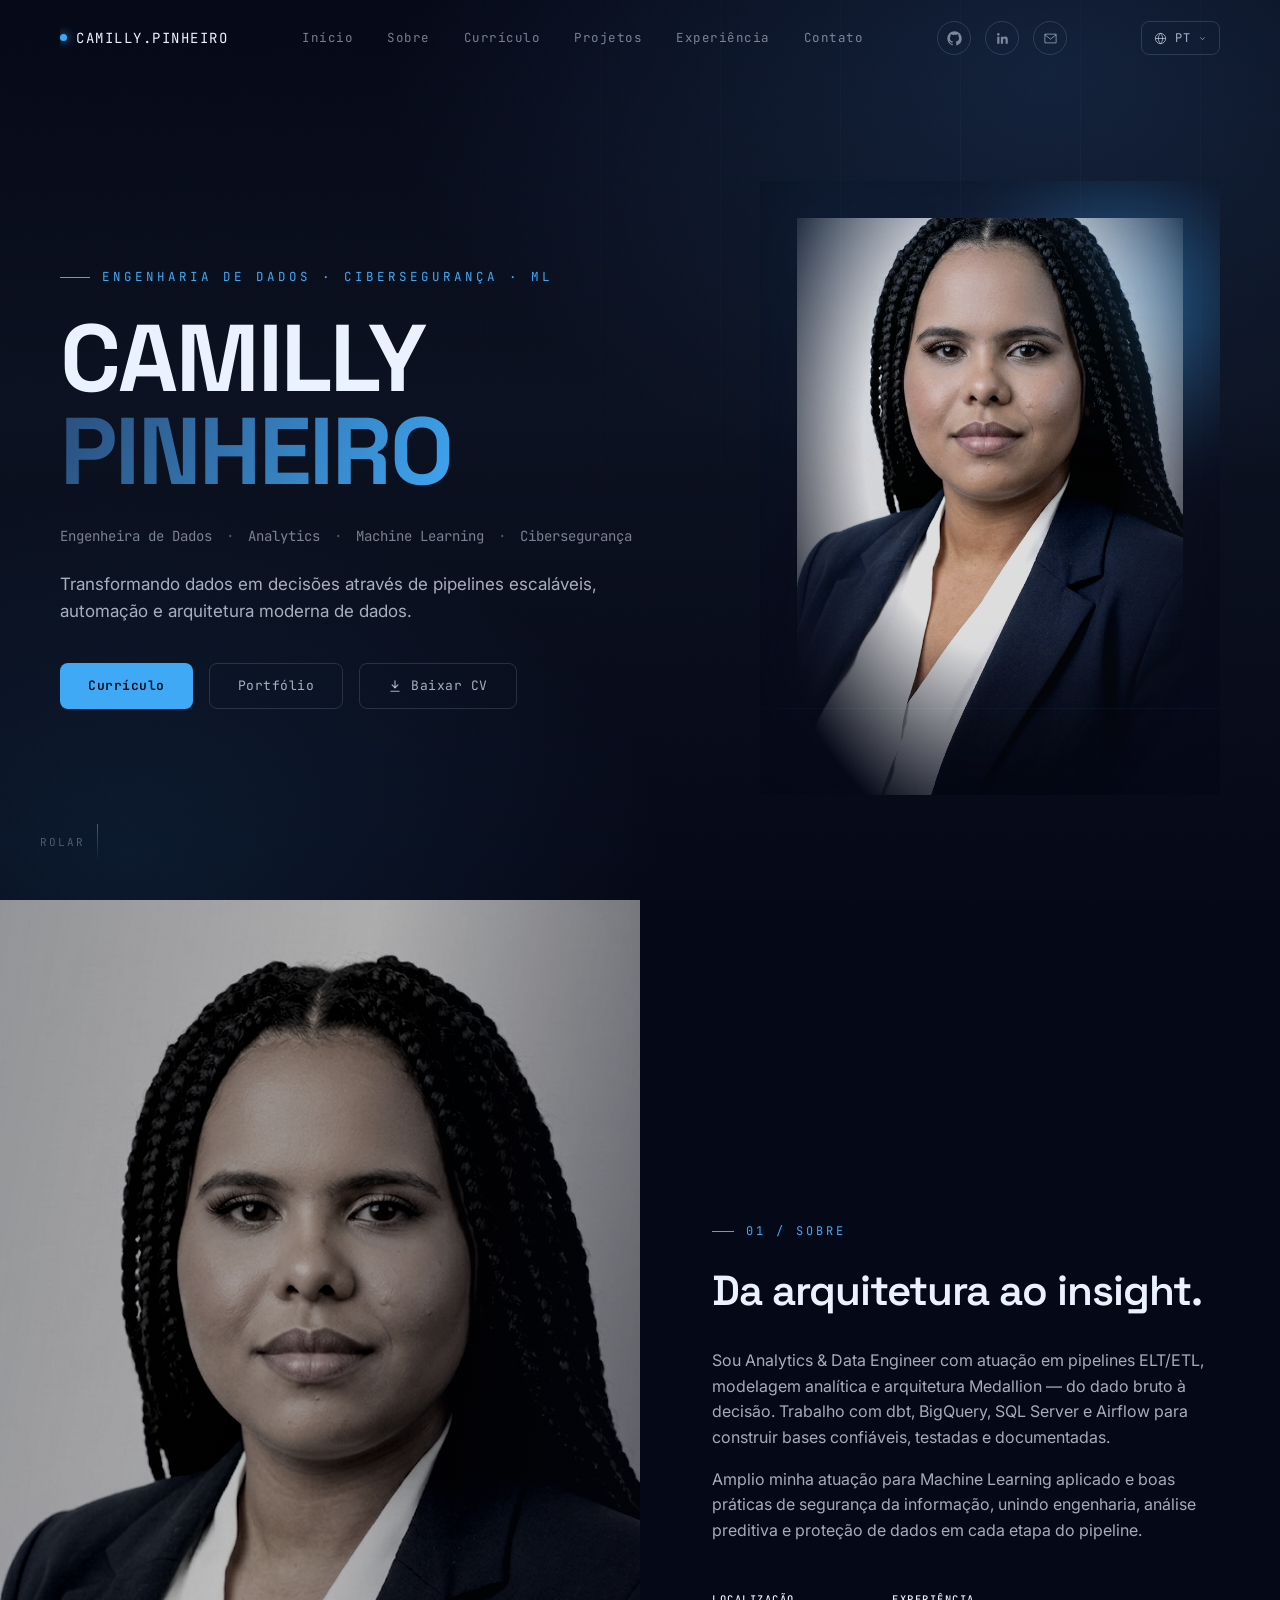
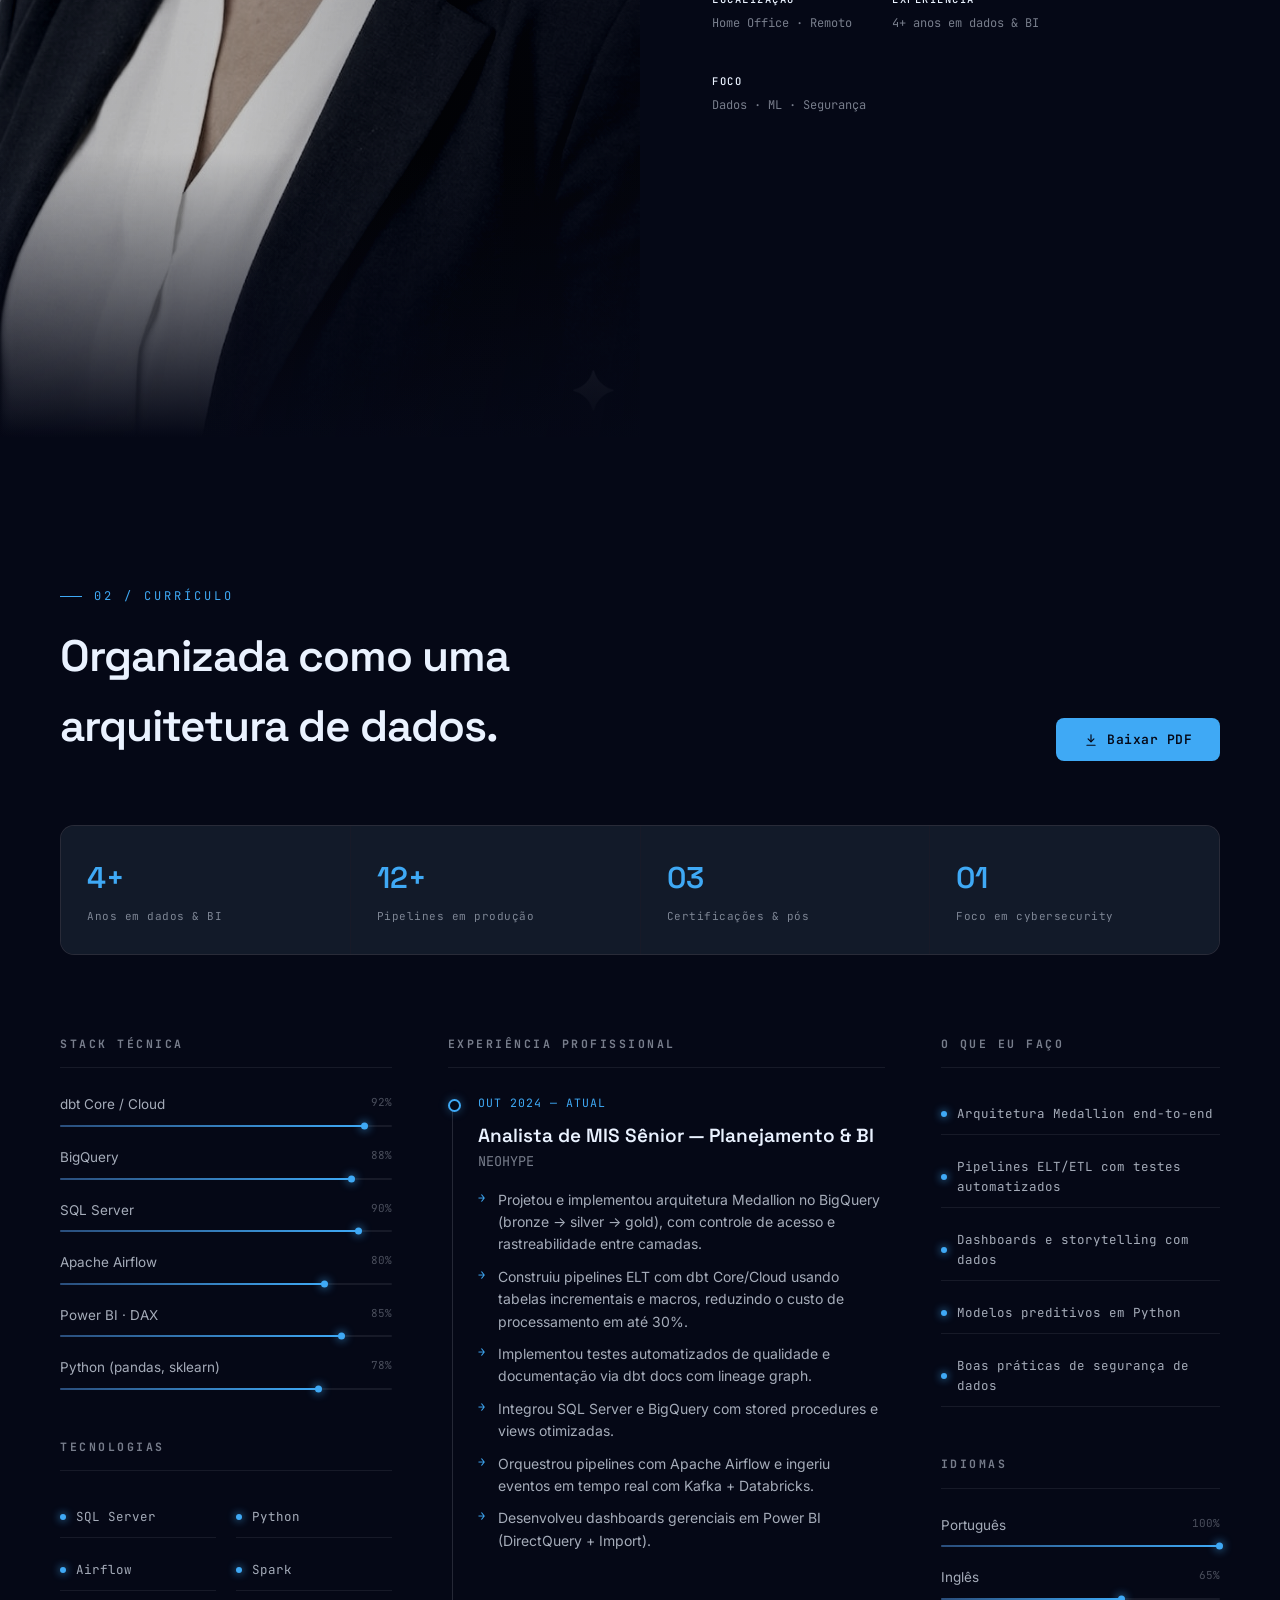
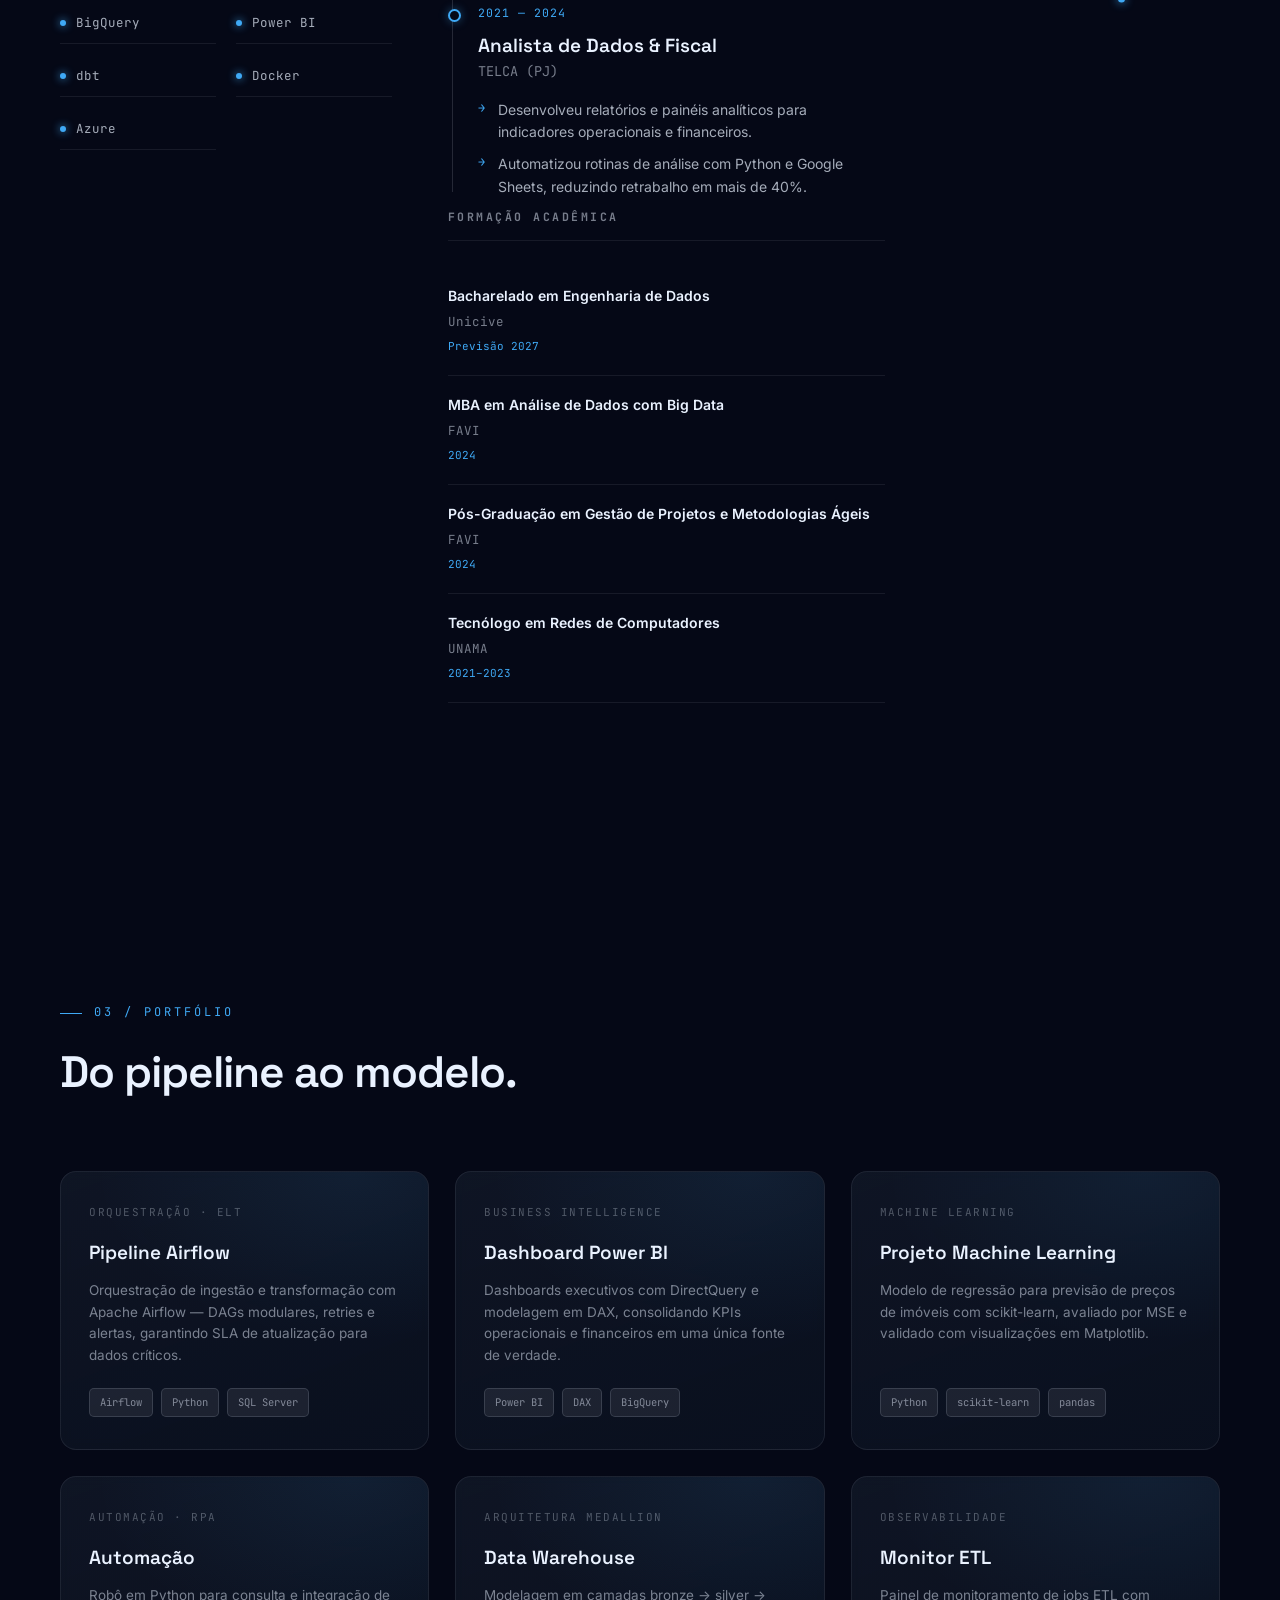
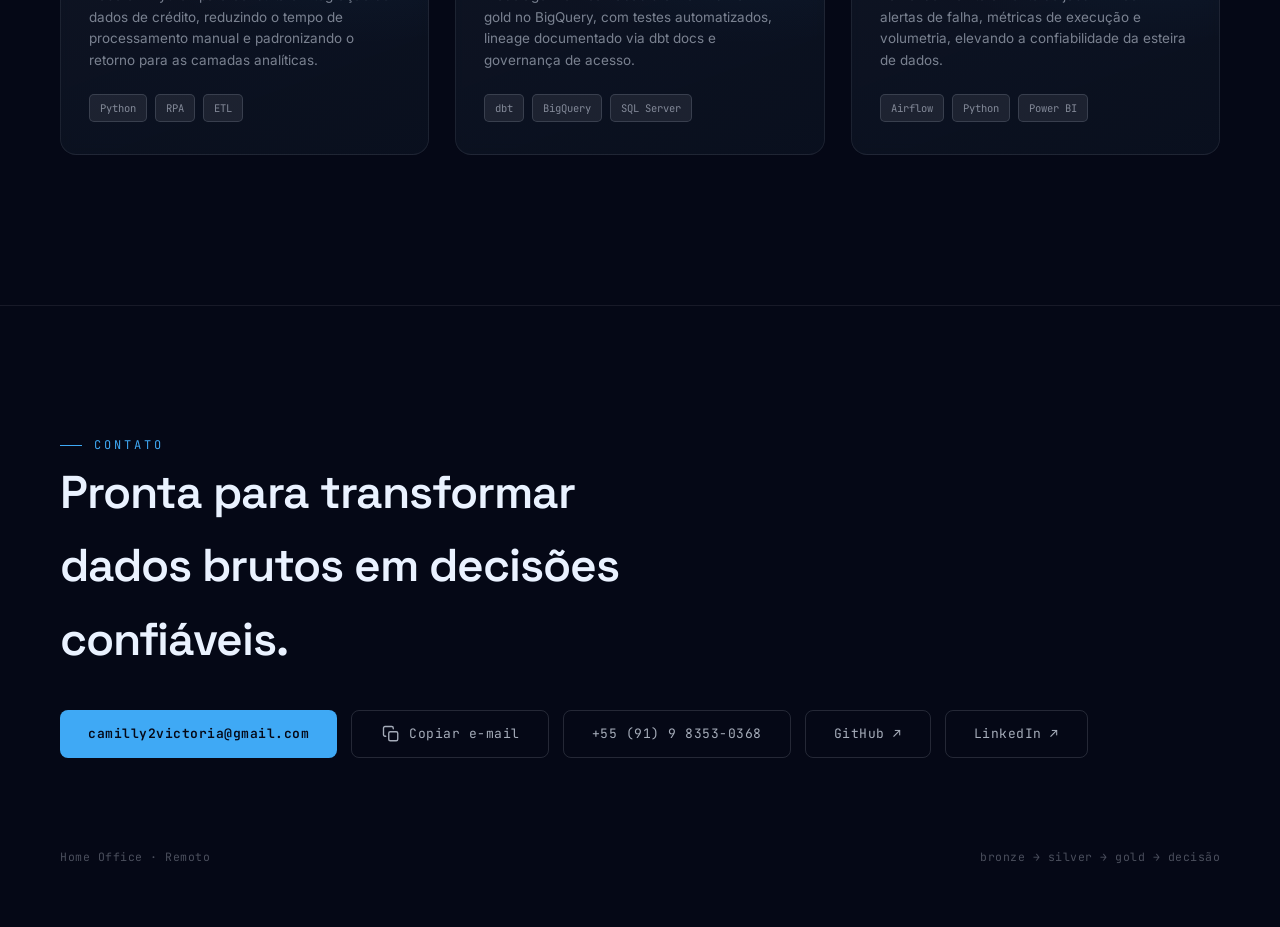
==== commit 87790bdd: "new file:   Fabrica de Dados/GR_base_usarios_senha.py 	new file:   Portifolio/assets/Camilly_Pinheir" ====
--- a/Portifolio/index.html
+++ b/Portifolio/index.html
@@ -5,6 +5,28 @@
 <meta name="viewport" content="width=device-width, initial-scale=1.0">
 <title>Camilly Pinheiro · Data Engineer &amp; Cybersecurity</title>
 <meta name="description" content="Camilly Pinheiro — Data Engineer, Analytics, Machine Learning e Cybersecurity. Pipelines escaláveis, arquitetura moderna de dados e decisões orientadas por dados.">
+
+<!-- Favicon -->
+<link rel="icon" type="image/png" sizes="16x16" href="assets/favicon-16.png">
+<link rel="icon" type="image/png" sizes="32x32" href="assets/favicon-32.png">
+<link rel="icon" type="image/png" sizes="48x48" href="assets/favicon-48.png">
+<link rel="apple-touch-icon" sizes="180x180" href="assets/favicon-180.png">
+<link rel="icon" type="image/png" sizes="512x512" href="assets/favicon-512.png">
+<meta name="theme-color" content="#050816">
+
+<!-- Open Graph / social preview -->
+<meta property="og:type" content="website">
+<meta property="og:title" content="Camilly Pinheiro · Data Engineer & Cybersecurity">
+<meta property="og:description" content="Data Engineer, Analytics, Machine Learning e Cybersecurity. Pipelines escaláveis, arquitetura moderna de dados e decisões orientadas por dados.">
+<meta property="og:image" content="assets/og-image.jpg">
+<meta property="og:image:width" content="1200">
+<meta property="og:image:height" content="630">
+<meta property="og:locale" content="pt_BR">
+<meta name="twitter:card" content="summary_large_image">
+<meta name="twitter:title" content="Camilly Pinheiro · Data Engineer & Cybersecurity">
+<meta name="twitter:description" content="Data Engineer, Analytics, Machine Learning e Cybersecurity. Pipelines escaláveis e arquitetura moderna de dados.">
+<meta name="twitter:image" content="assets/og-image.jpg">
+
 <link rel="preconnect" href="https://fonts.googleapis.com">
 <link rel="preconnect" href="https://fonts.gstatic.com" crossorigin>
 <link href="https://fonts.googleapis.com/css2?family=Space+Grotesk:wght@500;600;700&family=Inter:wght@400;500;600;700&family=JetBrains+Mono:wght@400;500;600&display=swap" rel="stylesheet">
@@ -31,12 +53,14 @@
 }
 *{margin:0;padding:0;box-sizing:border-box;}
 html{scroll-behavior:smooth;}
+html{overflow-x:hidden;max-width:100%;}
 body{
   background:var(--void);
   color:var(--ink);
   font-family:var(--body);
   line-height:1.6;
   overflow-x:hidden;
+  max-width:100%;
   -webkit-font-smoothing:antialiased;
 }
 ::selection{background:var(--accent-30);color:#fff;}
@@ -74,12 +98,40 @@
 .reveal{opacity:0;transform:translateY(28px);transition:opacity .9s var(--ease), transform .9s var(--ease);}
 .reveal.in{opacity:1;transform:translateY(0);}
 
+/* ---------- PROGRESS BAR ---------- */
+.progress-bar{position:fixed;top:0;left:0;height:3px;width:0%;z-index:300;
+  background:linear-gradient(90deg,var(--accent-deep),var(--accent));
+  box-shadow:0 0 10px rgba(63,169,245,.6);transition:width .1s linear;}
+
+/* ---------- BACK TO TOP ---------- */
+.back-to-top{position:fixed;right:24px;bottom:24px;width:46px;height:46px;border-radius:50%;
+  background:var(--panel);border:1px solid var(--ink-14);color:var(--ink-70);
+  display:flex;align-items:center;justify-content:center;cursor:pointer;z-index:190;
+  opacity:0;transform:translateY(12px);pointer-events:none;
+  transition:opacity .3s var(--ease), transform .3s var(--ease), border-color .25s ease, color .25s ease, background .25s ease;
+  box-shadow:0 10px 30px -10px rgba(0,0,0,.5);}
+.back-to-top.show{opacity:1;transform:translateY(0);pointer-events:auto;}
+.back-to-top:hover{border-color:var(--accent);color:var(--accent);background:var(--accent-14);}
+.back-to-top svg{width:18px;height:18px;}
+@media (max-width:640px){.back-to-top{right:16px;bottom:16px;width:42px;height:42px;}}
+
+/* ---------- COPY EMAIL ---------- */
+.copy-email{position:relative;}
+.copy-email .copy-icon{display:inline-flex;align-items:center;justify-content:center;
+  width:18px;height:18px;margin-left:2px;flex-shrink:0;}
+.copy-email .copy-icon svg{width:100%;height:100%;}
+.copy-email .copy-toast{position:absolute;left:50%;bottom:calc(100% + 10px);transform:translateX(-50%) translateY(4px);
+  background:var(--elevated);color:var(--ink);font-family:var(--mono);font-size:11px;letter-spacing:.5px;
+  padding:6px 12px;border-radius:6px;border:1px solid var(--accent-30);white-space:nowrap;
+  opacity:0;pointer-events:none;transition:opacity .22s ease, transform .22s ease;}
+.copy-email .copy-toast.show{opacity:1;transform:translateX(-50%) translateY(0);}
+
 /* ---------- NAV ---------- */
 nav{position:fixed;top:0;left:0;right:0;z-index:200;transition:background .4s ease, border-color .4s ease, backdrop-filter .4s ease;
   border-bottom:1px solid transparent;}
 nav.scrolled{background:rgba(5,8,22,.72);backdrop-filter:blur(14px);border-bottom:1px solid var(--ink-08);}
-.nav-inner{display:flex;align-items:center;justify-content:space-between;height:76px;}
-.brand{font-family:var(--mono);font-size:14px;letter-spacing:1.5px;color:var(--ink);display:flex;align-items:center;gap:9px;}
+.nav-inner{display:flex;align-items:center;justify-content:space-between;height:76px;gap:12px;}
+.brand{font-family:var(--mono);font-size:14px;letter-spacing:1.5px;color:var(--ink);display:flex;align-items:center;gap:9px;white-space:nowrap;overflow:hidden;text-overflow:ellipsis;min-width:0;}
 .brand .pip{width:7px;height:7px;border-radius:50%;background:var(--accent);box-shadow:0 0 10px var(--accent);}
 .navlinks{display:flex;gap:34px;font-family:var(--mono);font-size:12.5px;letter-spacing:.5px;color:var(--ink-50);}
 .navlinks a{position:relative;padding:4px 0;transition:color .25s ease;}
@@ -141,7 +193,8 @@
 .hero-lede{max-width:560px;color:var(--ink-70);font-size:17px;margin-top:24px;font-weight:400;}
 .hero-actions{display:flex;gap:16px;margin-top:38px;flex-wrap:wrap;}
 .btn{font-family:var(--mono);font-size:13px;letter-spacing:.5px;padding:14px 28px;border-radius:8px;
-  border:1px solid var(--ink-14);transition:all .3s var(--ease);display:inline-flex;align-items:center;gap:9px;}
+  border:1px solid var(--ink-14);transition:all .3s var(--ease);display:inline-flex;align-items:center;gap:9px;
+  background:transparent;cursor:pointer;line-height:1.2;}
 .btn-primary{background:var(--accent);color:var(--void);font-weight:600;border:none;box-shadow:0 0 0 rgba(63,169,245,0);}
 .btn-primary:hover{box-shadow:0 0 30px rgba(63,169,245,.45);transform:translateY(-2px);}
 .btn-ghost{color:var(--ink-70);}
@@ -152,7 +205,7 @@
 @keyframes scrollline{0%{top:-40%;}100%{top:100%;}}
 
 /* ---------- HERO PHOTO / SCENE ---------- */
-.photo-stage{position:relative;justify-self:end;width:100%;max-width:460px;aspect-ratio:3/4;}
+.photo-stage{position:relative;justify-self:end;width:100%;max-width:460px;aspect-ratio:3/4;overflow:hidden;}
 .scene{position:absolute;inset:-18% -30% -12% -18%;border-radius:28px;overflow:hidden;}
 .scene .monitor-glow{position:absolute;top:8%;right:6%;width:58%;height:42%;
   background:radial-gradient(circle, rgba(63,169,245,.55), rgba(42,78,124,.18) 55%, transparent 75%);
@@ -310,10 +363,32 @@
   font-family:var(--mono);font-size:11.5px;flex-wrap:wrap;gap:10px;letter-spacing:.5px;}
 
 @media (max-width:640px){
-  .wrap{padding:0 22px;}
-  section{padding:100px 0;}
+  .wrap{padding:0 20px;}
+  section{padding:90px 0;}
   .navlinks,.nav-social{display:none;}
-  .nav-toggle{display:flex;}
+  .nav-toggle{display:flex;flex-shrink:0;}
+  .brand{font-size:12.5px;letter-spacing:1px;}
+  .hero-name{letter-spacing:-1px;}
+  .hero-actions{flex-direction:column;align-items:stretch;}
+  .hero-actions .btn{justify-content:center;width:100%;}
+  .contact-links{flex-direction:column;align-items:stretch;}
+  .contact-links .btn{justify-content:center;width:100%;text-align:center;}
+  .about-meta{gap:24px;}
+  .stat-strip{grid-template-columns:repeat(2,1fr);}
+  .tech-grid{grid-template-columns:1fr;}
+  .foot-meta{flex-direction:column;align-items:flex-start;gap:6px;}
+}
+
+@media (max-width:420px){
+  .wrap{padding:0 18px;}
+  .hero-name{font-size:clamp(38px,12vw,58px);}
+  .eyebrow{font-size:11px;letter-spacing:2px;gap:8px;}
+  .stat-strip{grid-template-columns:1fr 1fr;}
+  .stat-card{padding:20px 18px;}
+  .about-content{padding:52px 20px;}
+  .about-meta{flex-direction:column;gap:18px;}
+  .contact-title{font-size:clamp(24px,7vw,34px);}
+  .brand{font-size:11.5px;}
 }
 
 @media (prefers-reduced-motion: reduce){
@@ -324,6 +399,8 @@
 </style>
 </head>
 <body>
+
+<div class="progress-bar" id="progressBar"></div>
 
 <div class="ambient">
   <div class="base"></div>
@@ -409,6 +486,10 @@
       <div class="hero-actions reveal">
         <a class="btn btn-primary" href="#resume" data-i18n="hero.btnResume">Resume</a>
         <a class="btn btn-ghost" href="#projetos" data-i18n="hero.btnPortfolio">Portfolio</a>
+        <a class="btn btn-ghost" href="assets/Camilly_Pinheiro_CV.pdf" download>
+          <svg viewBox="0 0 24 24" width="14" height="14" fill="none" stroke="currentColor" stroke-width="2" stroke-linecap="round" stroke-linejoin="round"><path d="M12 3v12"/><path d="m7 10 5 5 5-5"/><path d="M5 21h14"/></svg>
+          <span data-i18n="hero.btnDownload">Baixar CV</span>
+        </a>
       </div>
     </div>
 
@@ -456,9 +537,15 @@
 
 <section id="resume">
   <div class="wrap">
-    <div class="section-head reveal">
-      <div class="kicker" data-i18n="resume.kicker">02 / Resume</div>
-      <div class="section-title" data-i18n="resume.title">Organizada como uma arquitetura de dados.</div>
+    <div class="section-head reveal" style="display:flex;align-items:flex-end;justify-content:space-between;gap:24px;flex-wrap:wrap;">
+      <div>
+        <div class="kicker" data-i18n="resume.kicker">02 / Resume</div>
+        <div class="section-title" data-i18n="resume.title">Organizada como uma arquitetura de dados.</div>
+      </div>
+      <a class="btn btn-primary" href="assets/Camilly_Pinheiro_CV.pdf" download style="flex-shrink:0;">
+        <svg viewBox="0 0 24 24" width="14" height="14" fill="none" stroke="currentColor" stroke-width="2" stroke-linecap="round" stroke-linejoin="round"><path d="M12 3v12"/><path d="m7 10 5 5 5-5"/><path d="M5 21h14"/></svg>
+        <span data-i18n="resume.btnDownload">Baixar PDF</span>
+      </a>
     </div>
 
     <div class="stat-strip reveal">
@@ -625,7 +712,14 @@
     <div class="contact-title reveal" data-i18n="footer.title">Pronta para transformar dados brutos em decisões confiáveis.</div>
     <div class="contact-links reveal">
       <a class="btn btn-primary" href="mailto:camilly2victoria@gmail.com">camilly2victoria@gmail.com</a>
-      <a class="btn btn-ghost" href="tel:+5591983530368">+55 (91) 9 8353-0368</a>
+      <button type="button" class="btn btn-ghost copy-email" id="copyEmailBtn" data-email="camilly2victoria@gmail.com" aria-label="Copiar e-mail">
+        <span class="copy-icon" id="copyIcon">
+          <svg viewBox="0 0 24 24" fill="none" stroke="currentColor" stroke-width="1.8" stroke-linecap="round" stroke-linejoin="round"><rect x="9" y="9" width="12" height="12" rx="2"/><path d="M5 15H4a2 2 0 0 1-2-2V4a2 2 0 0 1 2-2h9a2 2 0 0 1 2 2v1"/></svg>
+        </span>
+        <span data-i18n="footer.btnCopy">Copiar e-mail</span>
+        <span class="copy-toast" id="copyToast" data-i18n="footer.copied">Copiado!</span>
+      </button>
+      <a class="btn btn-ghost" href="https://wa.me/91983530368">+55 (91) 9 8353-0368</a>
       <a class="btn btn-ghost" href="https://github.com/CamyVick/Camilly-Pinheiro" target="_blank" rel="noopener">GitHub ↗</a>
       <a class="btn btn-ghost" href="https://linkedin.com/in/camilly-pinheiro-dados" target="_blank" rel="noopener">LinkedIn ↗</a>
     </div>
@@ -635,6 +729,10 @@
     </div>
   </div>
 </footer>
+
+<button class="back-to-top" id="backToTop" aria-label="Voltar ao topo">
+  <svg viewBox="0 0 24 24" fill="none" stroke="currentColor" stroke-width="2" stroke-linecap="round" stroke-linejoin="round"><path d="M12 19V5M5 12l7-7 7 7"/></svg>
+</button>
 
 <script>
   // ---------- I18N ----------
@@ -654,6 +752,7 @@
     "hero.lede":{pt:"Transformando dados em decisões através de pipelines escaláveis, automação e arquitetura moderna de dados.",en:"Turning data into decisions through scalable pipelines, automation, and modern data architecture.",es:"Transformando datos en decisiones mediante pipelines escalables, automatización y arquitectura de datos moderna.",fr:"Transformer les données en décisions grâce à des pipelines évolutifs, l'automatisation et une architecture de données moderne.",de:"Daten in Entscheidungen verwandeln – durch skalierbare Pipelines, Automatisierung und moderne Datenarchitektur."},
     "hero.btnResume":{pt:"Currículo",en:"Resume",es:"Currículo",fr:"CV",de:"Lebenslauf"},
     "hero.btnPortfolio":{pt:"Portfólio",en:"Portfolio",es:"Portafolio",fr:"Portfolio",de:"Portfolio"},
+    "hero.btnDownload":{pt:"Baixar CV",en:"Download CV",es:"Descargar CV",fr:"Télécharger le CV",de:"Lebenslauf herunterladen"},
     "hero.scroll":{pt:"Rolar",en:"Scroll",es:"Desplazar",fr:"Défiler",de:"Scrollen"},
 
     "about.kicker":{pt:"01 / Sobre",en:"01 / About",es:"01 / Acerca de",fr:"01 / À propos",de:"01 / Über mich"},
@@ -676,6 +775,7 @@
     "resume.stackTitle":{pt:"Stack técnica",en:"Technical stack",es:"Stack técnico",fr:"Stack technique",de:"Technischer Stack"},
     "resume.techTitle":{pt:"Tecnologias",en:"Technologies",es:"Tecnologías",fr:"Technologies",de:"Technologien"},
     "resume.expTitle":{pt:"Experiência profissional",en:"Professional experience",es:"Experiencia profesional",fr:"Expérience professionnelle",de:"Berufserfahrung"},
+    "resume.btnDownload":{pt:"Baixar PDF",en:"Download PDF",es:"Descargar PDF",fr:"Télécharger le PDF",de:"PDF herunterladen"},
 
     "resume.exp1.period":{pt:"OUT 2024 — ATUAL",en:"OCT 2024 — PRESENT",es:"OCT 2024 — ACTUAL",fr:"OCT 2024 — PRÉSENT",de:"OKT 2024 — HEUTE"},
     "resume.exp1.role":{pt:"Analista de MIS Sênior — Planejamento &amp; BI",en:"Senior MIS Analyst — Planning &amp; BI",es:"Analista de MIS Sénior — Planificación y BI",fr:"Analyste MIS Senior — Planification &amp; BI",de:"Senior MIS-Analystin — Planung &amp; BI"},
@@ -738,6 +838,8 @@
 
     "footer.kicker":{pt:"Contato",en:"Contact",es:"Contacto",fr:"Contact",de:"Kontakt"},
     "footer.title":{pt:"Pronta para transformar dados brutos em decisões confiáveis.",en:"Ready to turn raw data into reliable decisions.",es:"Lista para transformar datos brutos en decisiones confiables.",fr:"Prête à transformer des données brutes en décisions fiables.",de:"Bereit, Rohdaten in verlässliche Entscheidungen zu verwandeln."},
+    "footer.btnCopy":{pt:"Copiar e-mail",en:"Copy email",es:"Copiar correo",fr:"Copier l'e-mail",de:"E-Mail kopieren"},
+    "footer.copied":{pt:"Copiado!",en:"Copied!",es:"¡Copiado!",fr:"Copié !",de:"Kopiert!"},
     "footer.remote":{pt:"Home Office · Remoto",en:"Home Office · Remote",es:"Home Office · Remoto",fr:"Télétravail · À distance",de:"Home-Office · Remote"},
     "footer.flow":{pt:"bronze → silver → gold → decisão",en:"bronze → silver → gold → decision",es:"bronze → silver → gold → decisión",fr:"bronze → silver → gold → décision",de:"bronze → silver → gold → Entscheidung"}
   };
@@ -793,6 +895,51 @@
     nav.classList.toggle('scrolled', window.scrollY > 40);
   }, {passive:true});
 
+  // ---------- READING PROGRESS BAR ----------
+  const progressBar = document.getElementById('progressBar');
+  function updateProgress(){
+    const scrollTop = window.scrollY;
+    const docHeight = document.documentElement.scrollHeight - window.innerHeight;
+    const pct = docHeight > 0 ? (scrollTop / docHeight) * 100 : 0;
+    progressBar.style.width = pct + '%';
+  }
+  window.addEventListener('scroll', updateProgress, {passive:true});
+  window.addEventListener('resize', updateProgress);
+  updateProgress();
+
+  // ---------- BACK TO TOP ----------
+  const backToTop = document.getElementById('backToTop');
+  window.addEventListener('scroll', () => {
+    backToTop.classList.toggle('show', window.scrollY > 500);
+  }, {passive:true});
+  backToTop.addEventListener('click', () => {
+    window.scrollTo({top:0, behavior:'smooth'});
+  });
+
+  // ---------- COPY EMAIL ----------
+  const copyEmailBtn = document.getElementById('copyEmailBtn');
+  if(copyEmailBtn){
+    copyEmailBtn.addEventListener('click', async () => {
+      const email = copyEmailBtn.dataset.email;
+      const toast = document.getElementById('copyToast');
+      try{
+        await navigator.clipboard.writeText(email);
+      }catch(err){
+        const ta = document.createElement('textarea');
+        ta.value = email;
+        ta.style.position = 'fixed';
+        ta.style.opacity = '0';
+        document.body.appendChild(ta);
+        ta.select();
+        document.execCommand('copy');
+        document.body.removeChild(ta);
+      }
+      toast.classList.add('show');
+      clearTimeout(copyEmailBtn._toastTimer);
+      copyEmailBtn._toastTimer = setTimeout(() => toast.classList.remove('show'), 1800);
+    });
+  }
+
   // mobile menu
   const navToggle = document.getElementById('navToggle');
   const mobileMenu = document.getElementById('mobileMenu');
